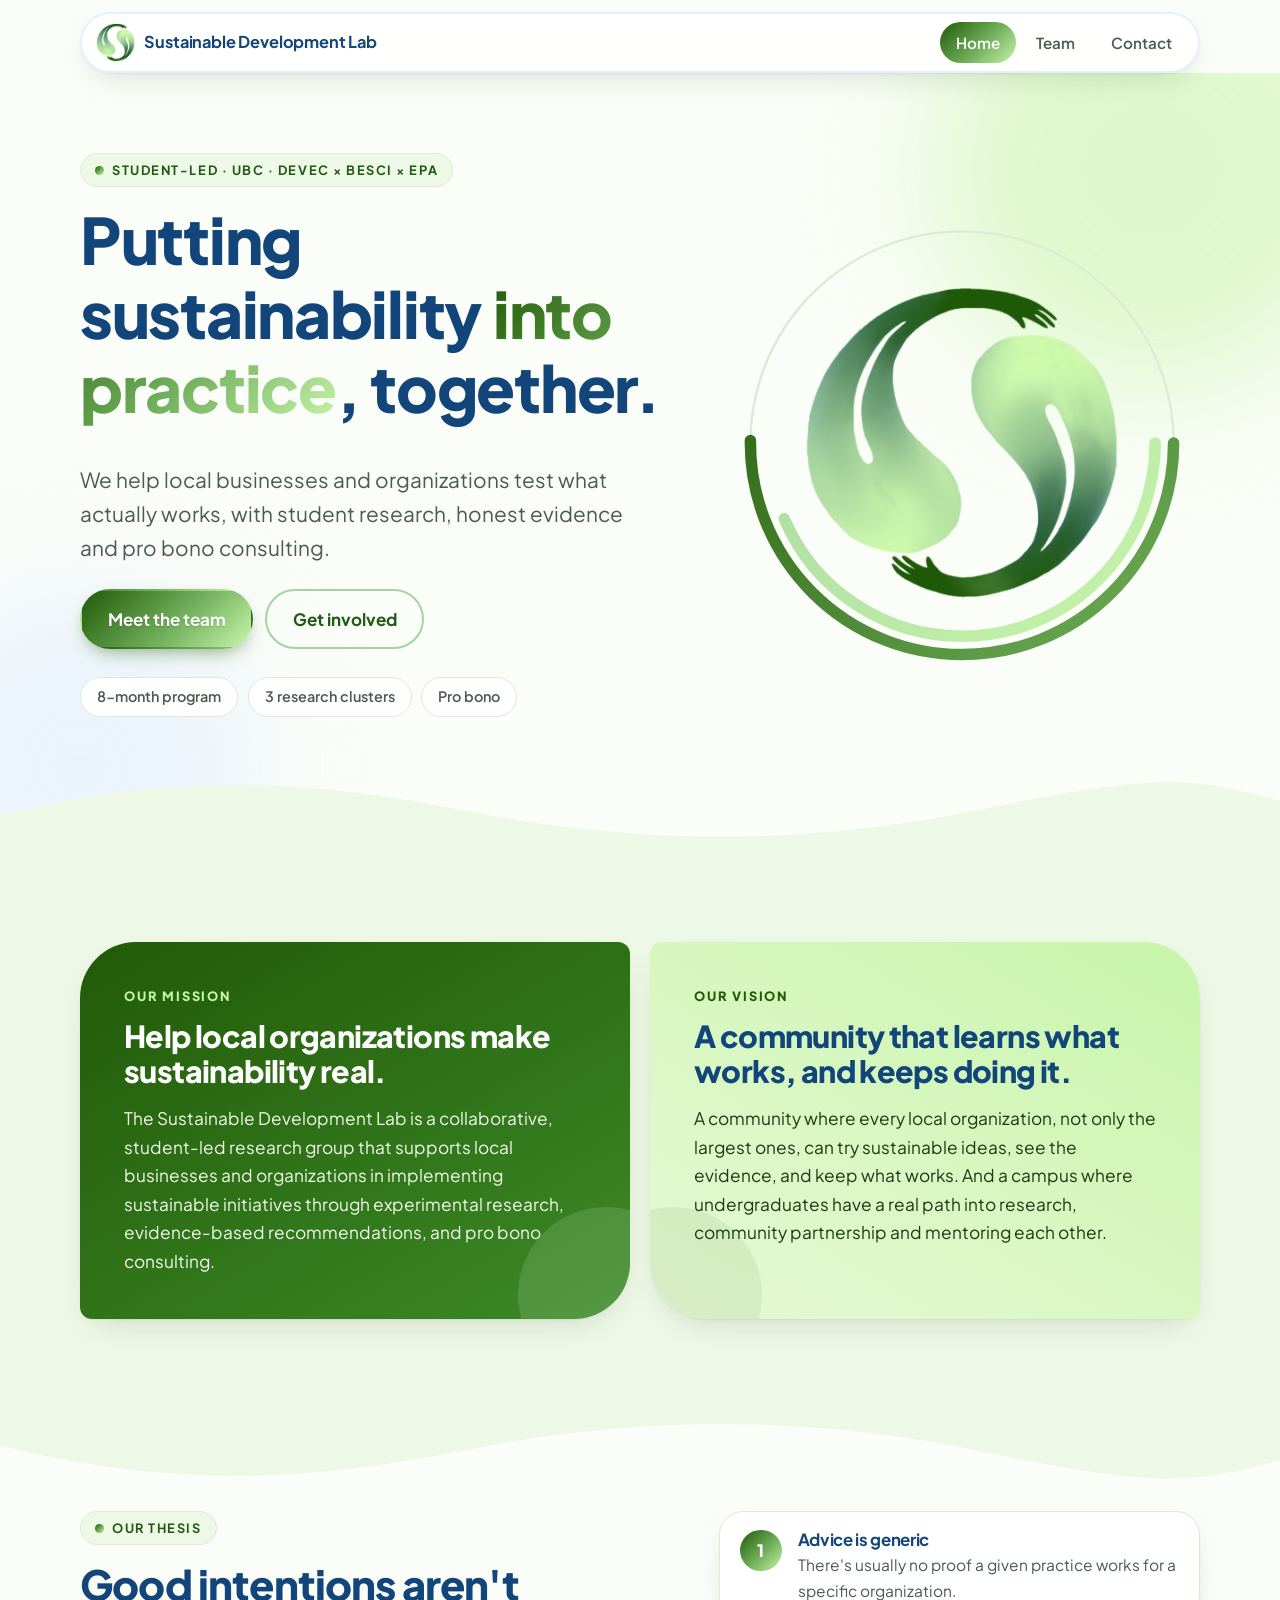
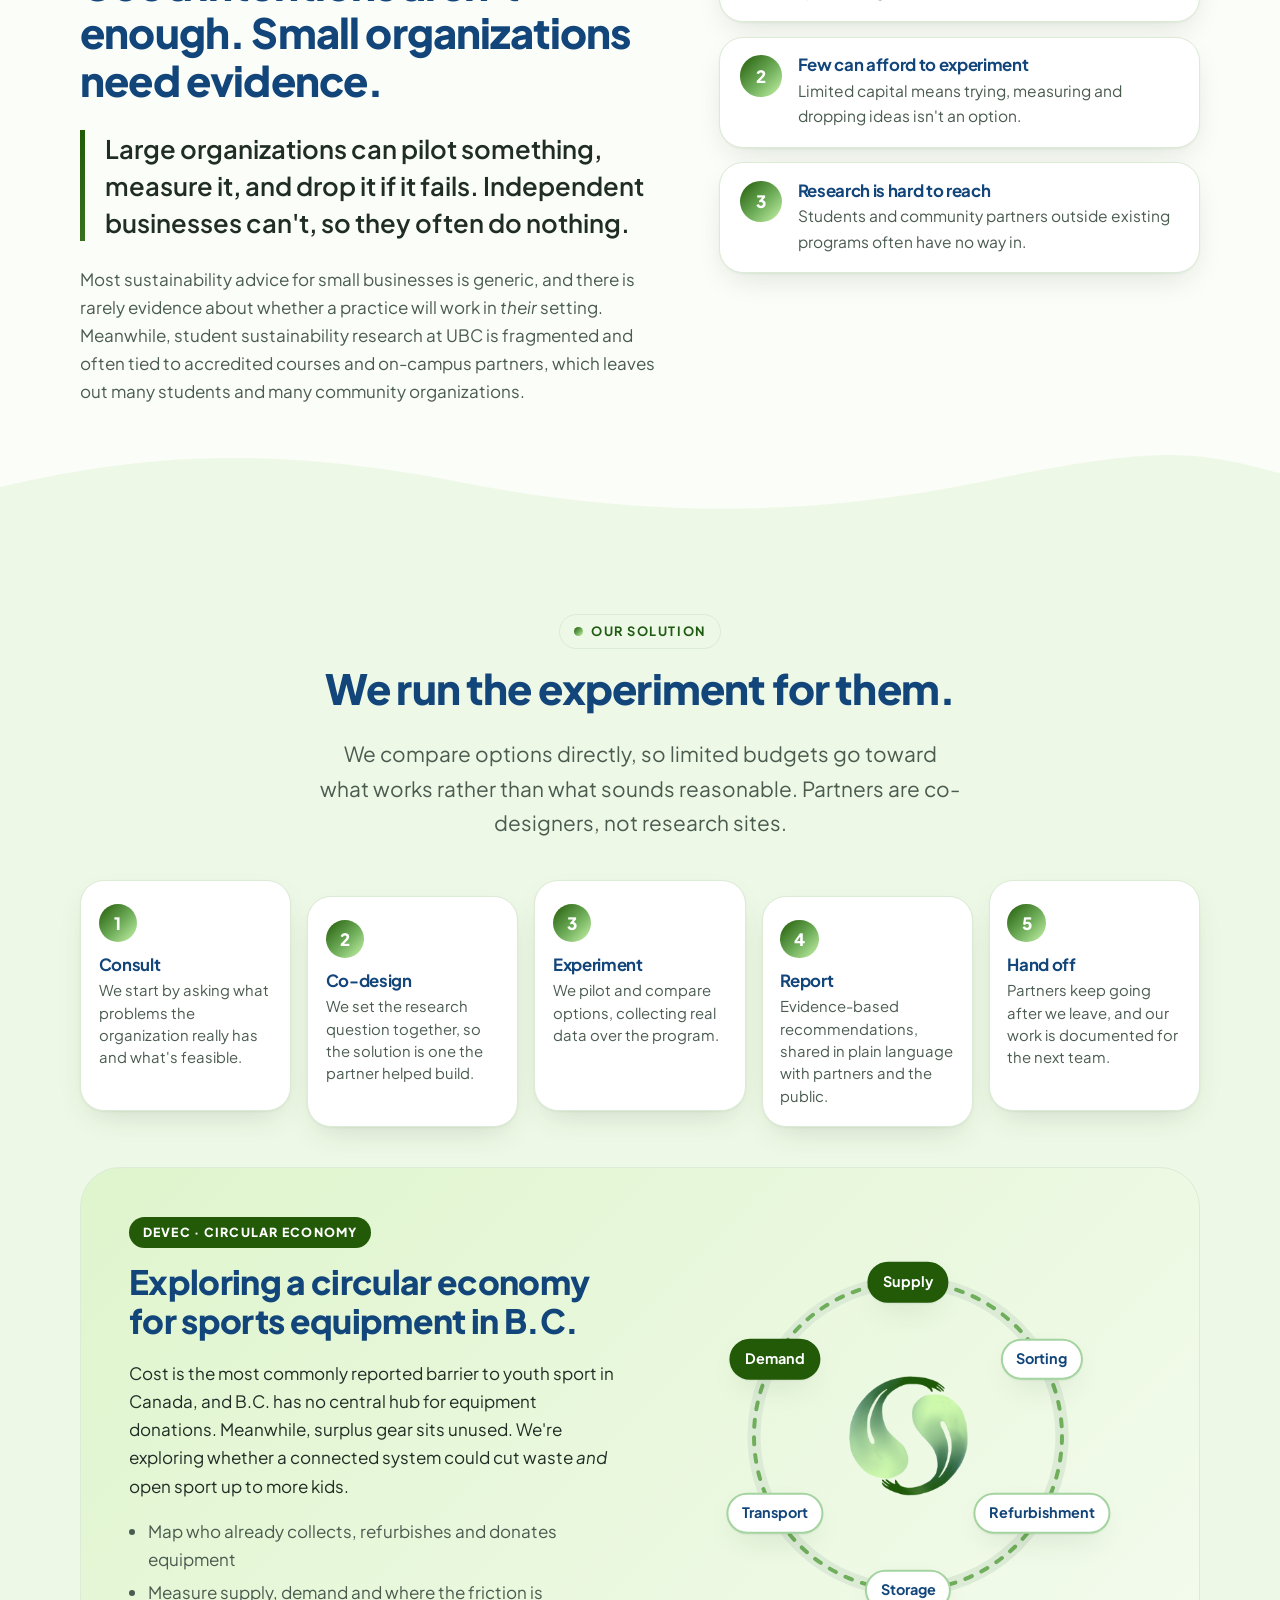
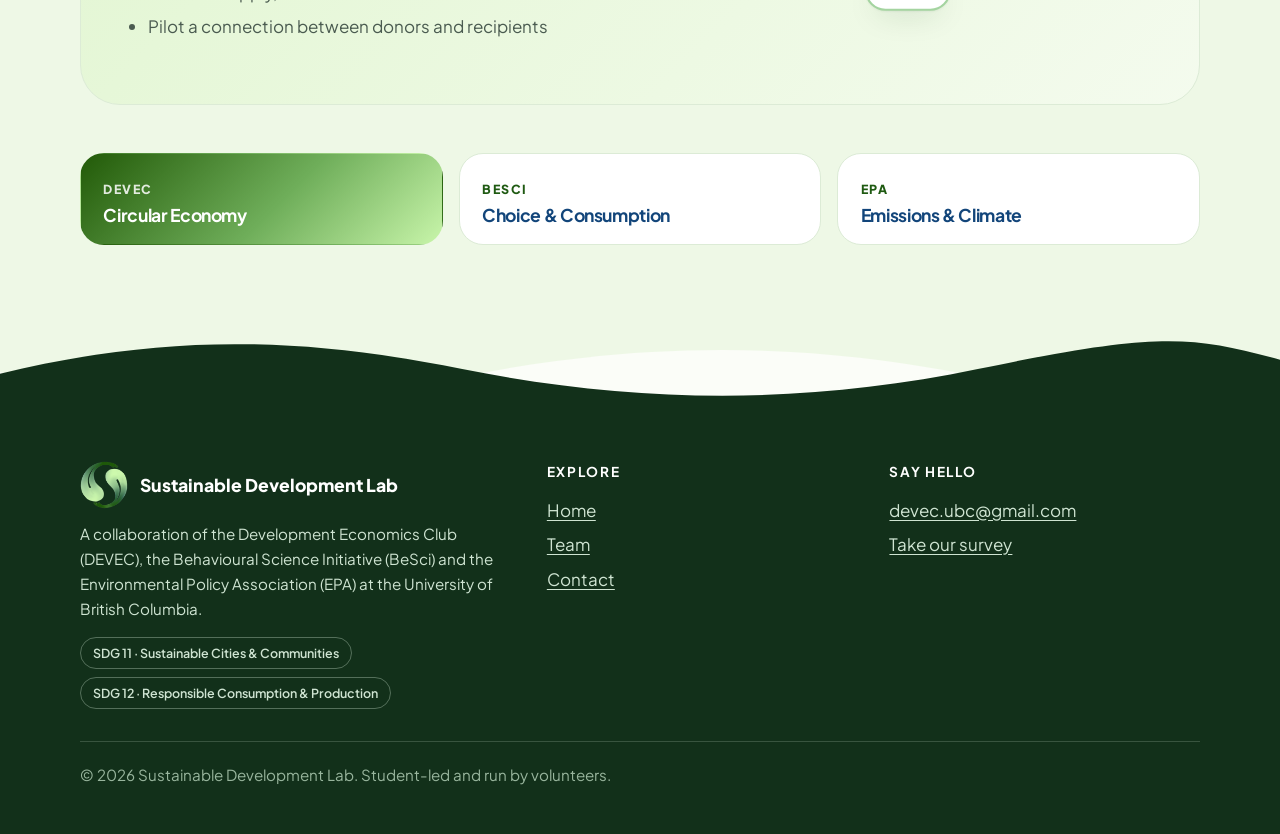
==== index.html @ 7177e848 "Initial Sustainable Development Lab website Co-Authored-By: Claude Sonnet 5.5 <noreply@anthropic.com" ====
<!doctype html>
<html lang="en">
<head>
  <meta charset="utf-8">
  <meta name="viewport" content="width=device-width, initial-scale=1">
  <title>Sustainable Development Lab | DEVEC</title>
  <meta name="description" content="The Sustainable Development Lab is a student-led research group at UBC that helps local organizations put sustainability into practice through experiments, evidence and pro bono consulting.">
  <meta name="theme-color" content="#225a08">
  <link rel="icon" type="image/png" href="assets/favicon.png">
  <link rel="preconnect" href="https://fonts.googleapis.com">
  <link rel="preconnect" href="https://fonts.gstatic.com" crossorigin>
  <link rel="stylesheet" href="https://fonts.googleapis.com/css2?family=Plus+Jakarta+Sans:wght@400;600;700;800&display=swap">
  <link rel="stylesheet" href="css/style.css">
</head>
<body>
  <a class="skip" href="#main">Skip to content</a>

  <header class="site-header">
    <div class="nav-pill">
      <a class="brand" href="index.html" aria-label="Sustainable Development Lab, home">
        <img src="assets/logo.png" alt="" width="40" height="40">
        <span>Sustainable Development Lab</span>
      </a>
      <button class="nav-toggle" type="button" aria-expanded="false" aria-controls="nav-links">Menu</button>
      <nav id="nav-links" class="nav-links" aria-label="Main">
        <a href="index.html" aria-current="page">Home</a>
        <a href="team.html">Team</a>
        <a href="contact.html">Contact</a>
      </nav>
    </div>
  </header>

  <main id="main">

    <!-- HERO -->
    <section class="hero">
      <div class="container hero-grid">
        <div>
          <span class="eyebrow">Student-led · UBC · DEVEC × BeSci × EPA</span>
          <h1>Putting sustainability <span class="accent">into practice</span>, together.</h1>
          <p class="lede">We help local businesses and organizations test what actually works, with student research, honest evidence and pro bono consulting.</p>
          <div class="btn-row">
            <a class="btn btn--primary" href="team.html">Meet the team</a>
            <a class="btn btn--ghost" href="contact.html">Get involved</a>
          </div>
          <ul class="facts" aria-label="Program at a glance">
            <li>8-month program</li>
            <li>3 research clusters</li>
            <li>Pro bono</li>
          </ul>
        </div>

        <div class="hero-art" aria-hidden="true">
          <svg class="rings" viewBox="0 0 200 200" fill="none">
            <defs>
              <linearGradient id="ringDark" x1="0" y1="0" x2="1" y2="1">
                <stop offset="0" stop-color="#225a08"/><stop offset="1" stop-color="#6fae5a"/>
              </linearGradient>
              <linearGradient id="ringLight" x1="1" y1="1" x2="0" y2="0">
                <stop offset="0" stop-color="#c8f5aa"/><stop offset="1" stop-color="#a4d4a0"/>
              </linearGradient>
            </defs>
            <circle cx="100" cy="100" r="92" stroke="var(--line)" stroke-width="1"/>
            <circle class="ring-a" cx="100" cy="100" r="92" stroke="url(#ringDark)" stroke-width="5" stroke-linecap="round" stroke-dasharray="290 289"/>
            <circle class="ring-b" cx="100" cy="100" r="84" stroke="url(#ringLight)" stroke-width="5" stroke-linecap="round" stroke-dasharray="230 298"/>
          </svg>
          <img class="logo" src="assets/logo.png" alt="" width="320" height="320">
        </div>
      </div>
    </section>

    <!-- MISSION + VISION -->
    <section class="section section--alt" id="mission">
      <div class="container">
        <div class="duo">
          <article class="leaf leaf--mission reveal">
            <span class="label">Our mission</span>
            <h2>Help local organizations make sustainability real.</h2>
            <p>The Sustainable Development Lab is a collaborative, student-led research group that supports local businesses and organizations in implementing sustainable initiatives through experimental research, evidence-based recommendations, and pro bono consulting.</p>
          </article>
          <article class="leaf leaf--vision reveal" id="vision">
            <span class="label">Our vision</span>
            <h2>A community that learns what works, and keeps doing it.</h2>
            <p>A community where every local organization, not only the largest ones, can try sustainable ideas, see the evidence, and keep what works. And a campus where undergraduates have a real path into research, community partnership and mentoring each other.</p>
          </article>
        </div>
      </div>
    </section>

    <!-- THESIS -->
    <section class="section" id="thesis">
      <div class="container thesis-grid">
        <div class="reveal">
          <span class="eyebrow">Our thesis</span>
          <h2>Good intentions aren't enough. Small organizations need evidence.</h2>
          <p class="thesis-quote">Large organizations can pilot something, measure it, and drop it if it fails. Independent businesses can't, so they often do nothing.</p>
          <p class="muted">Most sustainability advice for small businesses is generic, and there is rarely evidence about whether a practice will work in <em>their</em> setting. Meanwhile, student sustainability research at UBC is fragmented and often tied to accredited courses and on-campus partners, which leaves out many students and many community organizations.</p>
        </div>
        <ul class="points reveal">
          <li>
            <span class="dot" aria-hidden="true">1</span>
            <div><h3>Advice is generic</h3><p>There's usually no proof a given practice works for a specific organization.</p></div>
          </li>
          <li>
            <span class="dot" aria-hidden="true">2</span>
            <div><h3>Few can afford to experiment</h3><p>Limited capital means trying, measuring and dropping ideas isn't an option.</p></div>
          </li>
          <li>
            <span class="dot" aria-hidden="true">3</span>
            <div><h3>Research is hard to reach</h3><p>Students and community partners outside existing programs often have no way in.</p></div>
          </li>
        </ul>
      </div>
    </section>

    <!-- SOLUTION -->
    <section class="section section--alt" id="solution">
      <div class="container">
        <div class="section-head center reveal">
          <span class="eyebrow">Our solution</span>
          <h2>We run the experiment for them.</h2>
          <p class="lede">We compare options directly, so limited budgets go toward what works rather than what sounds reasonable. Partners are co-designers, not research sites.</p>
        </div>

        <ol class="steps">
          <li class="reveal"><h3>Consult</h3><p>We start by asking what problems the organization really has and what's feasible.</p></li>
          <li class="reveal"><h3>Co-design</h3><p>We set the research question together, so the solution is one the partner helped build.</p></li>
          <li class="reveal"><h3>Experiment</h3><p>We pilot and compare options, collecting real data over the program.</p></li>
          <li class="reveal"><h3>Report</h3><p>Evidence-based recommendations, shared in plain language with partners and the public.</p></li>
          <li class="reveal"><h3>Hand off</h3><p>Partners keep going after we leave, and our work is documented for the next team.</p></li>
        </ol>

        <div class="feature reveal">
          <div>
            <span class="tag">DEVEC · Circular Economy</span>
            <h2 style="font-size:clamp(1.5rem,3vw,2.1rem)">Exploring a circular economy for sports equipment in B.C.</h2>
            <p>Cost is the most commonly reported barrier to youth sport in Canada, and B.C. has no central hub for equipment donations. Meanwhile, surplus gear sits unused. We're exploring whether a connected system could cut waste <em>and</em> open sport up to more kids.</p>
            <ul class="feature-list">
              <li>Map who already collects, refurbishes and donates equipment</li>
              <li>Measure supply, demand and where the friction is</li>
              <li>Pilot a connection between donors and recipients</li>
            </ul>
          </div>

          <div class="loop" role="img" aria-label="Loop diagram: supply, sorting, refurbishment, storage, transport, demand, and back to supply">
            <svg viewBox="0 0 100 100" fill="none" aria-hidden="true">
              <circle cx="50" cy="50" r="35" stroke="var(--line)" stroke-width="3"/>
              <circle class="flow" cx="50" cy="50" r="35" stroke="var(--leaf)" stroke-width="0.9" stroke-linecap="round" stroke-dasharray="1.6 2.4"/>
            </svg>
            <img class="center-logo" src="assets/logo.png" alt="" width="120" height="120">
            <span class="node supply" style="left:50%;top:15%">Supply</span>
            <span class="node" style="left:80.3%;top:32.5%">Sorting</span>
            <span class="node" style="left:80.3%;top:67.5%">Refurbishment</span>
            <span class="node" style="left:50%;top:85%">Storage</span>
            <span class="node" style="left:19.7%;top:67.5%">Transport</span>
            <span class="node demand" style="left:19.7%;top:32.5%">Demand</span>
          </div>
        </div>

        <div class="clusters reveal" aria-label="The three SDL research clusters">
          <div class="cluster cluster--us"><span class="by">DEVEC</span><h3>Circular Economy</h3></div>
          <div class="cluster"><span class="by">BeSci</span><h3>Choice &amp; Consumption</h3></div>
          <div class="cluster"><span class="by">EPA</span><h3>Emissions &amp; Climate</h3></div>
        </div>
      </div>
    </section>

  </main>

  <footer class="site-footer">
    <div class="container">
      <div class="footer-grid">
        <div>
          <div class="footer-brand"><img src="assets/logo.png" alt="" width="48" height="48"> Sustainable Development Lab</div>
          <p>A collaboration of the Development Economics Club (DEVEC), the Behavioural Science Initiative (BeSci) and the Environmental Policy Association (EPA) at the University of British Columbia.</p>
          <div class="chips"><span>SDG 11 · Sustainable Cities &amp; Communities</span><span>SDG 12 · Responsible Consumption &amp; Production</span></div>
        </div>
        <div>
          <h4>Explore</h4>
          <ul>
            <li><a href="index.html">Home</a></li>
            <li><a href="team.html">Team</a></li>
            <li><a href="contact.html">Contact</a></li>
          </ul>
        </div>
        <div>
          <h4>Say hello</h4>
          <ul>
            <li><a href="mailto:devec.ubc@gmail.com">devec.ubc@gmail.com</a></li>
            <li><a href="contact.html">Take our survey</a></li>
          </ul>
        </div>
      </div>
      <p class="legal">© <span id="year">2026</span> Sustainable Development Lab. Student-led and run by volunteers.</p>
    </div>
  </footer>

  <script src="js/main.js"></script>
</body>
</html>
---- css/style.css ----
/* ==========================================================================
   Sustainable Development Lab — site styles
   Motifs borrowed from the logo: the S-curve embrace, the dark→mint gradient,
   the circle, and the pill shape from the project-document title bar.
   ========================================================================== */

:root {
  --forest: #225a08;
  --forest-2: #2f7a14;
  --leaf: #6fae5a;
  --sage: #a4d4a0;
  --mint: #c8f5aa;
  --navy: #12457a;
  --sky: #e4f0ff;

  --bg: #fbfdf8;
  --bg-alt: #eef8e6;
  --surface: #ffffff;
  --ink: #1f2d25;
  --ink-soft: #4a5b50;
  --heading: var(--navy);
  --line: #dcebd6;
  --accent-text: #1f5a12;

  --grad: linear-gradient(135deg, var(--forest) 0%, var(--leaf) 55%, var(--mint) 100%);
  --grad-soft: linear-gradient(135deg, #dff5cd 0%, #f4fbee 100%);

  --radius: 1.5rem;
  --radius-leaf: 3.5rem 0.75rem 3.5rem 0.75rem;
  --radius-leaf-flip: 0.75rem 3.5rem 0.75rem 3.5rem;
  --shadow: 0 1px 2px rgba(20, 50, 20, 0.05), 0 12px 32px -12px rgba(20, 60, 20, 0.18);
  --maxw: 1120px;
  --gutter: clamp(1rem, 4vw, 2rem);

  --font: "Plus Jakarta Sans", ui-sans-serif, system-ui, -apple-system, "Segoe UI", Roboto, "Helvetica Neue", Arial, sans-serif;
}

@media (prefers-color-scheme: dark) {
  :root {
    --bg: #0e1a13;
    --bg-alt: #13241a;
    --surface: #172a1f;
    --ink: #e6f1e8;
    --ink-soft: #a9bdb0;
    --heading: #a9cdf5;
    --line: #25402e;
    --accent-text: #b4eb94;
    --grad-soft: linear-gradient(135deg, #1b3324 0%, #142319 100%);
    --shadow: 0 1px 2px rgba(0, 0, 0, 0.3), 0 12px 32px -12px rgba(0, 0, 0, 0.6);
  }
}

/* ---------- base ---------- */
*, *::before, *::after { box-sizing: border-box; }
html { scroll-behavior: smooth; -webkit-text-size-adjust: 100%; }
body {
  margin: 0;
  font-family: var(--font);
  font-size: 1.0625rem;
  line-height: 1.65;
  color: var(--ink);
  background: var(--bg);
  overflow-x: hidden;
}
img, svg { max-width: 100%; display: block; }
a { color: inherit; }
h1, h2, h3 { color: var(--heading); line-height: 1.15; letter-spacing: -0.02em; margin: 0 0 0.6em; }
h1 { font-size: clamp(2.4rem, 6vw, 4rem); font-weight: 800; }
h2 { font-size: clamp(1.8rem, 4vw, 2.6rem); font-weight: 800; }
h3 { font-size: 1.25rem; font-weight: 700; }
p { margin: 0 0 1em; }
:focus-visible { outline: 3px solid var(--leaf); outline-offset: 3px; border-radius: 0.5rem; }

.container { width: min(100% - 2 * var(--gutter), var(--maxw)); margin-inline: auto; }
.skip { position: absolute; left: -999px; top: 0.5rem; background: var(--forest); color: #fff; padding: 0.6rem 1rem; border-radius: 999px; z-index: 100; }
.skip:focus { left: 0.75rem; }

.eyebrow {
  display: inline-flex; align-items: center; gap: 0.5rem;
  font-size: 0.8rem; font-weight: 700; letter-spacing: 0.12em; text-transform: uppercase;
  color: var(--accent-text);
  padding: 0.35rem 0.9rem; border-radius: 999px;
  background: var(--bg-alt); border: 1px solid var(--line);
  margin-bottom: 1rem;
}
.eyebrow::before { content: ""; width: 0.55rem; height: 0.55rem; border-radius: 50%; background: var(--grad); }
.lede { font-size: clamp(1.1rem, 2vw, 1.3rem); color: var(--ink-soft); max-width: 46ch; }

/* ---------- header (pill nav, echoing the document title bar) ---------- */
.site-header { position: sticky; top: 0; z-index: 50; padding: 0.75rem var(--gutter) 0; pointer-events: none; }
.nav-pill {
  pointer-events: auto; position: relative;
  max-width: var(--maxw); margin-inline: auto;
  display: flex; align-items: center; justify-content: space-between; gap: 1rem;
  padding: 0.5rem 0.6rem 0.5rem 0.9rem;
  background: color-mix(in srgb, var(--surface) 82%, transparent);
  -webkit-backdrop-filter: blur(14px); backdrop-filter: blur(14px);
  border: 2px solid var(--sky);
  border-radius: 999px;
  box-shadow: var(--shadow);
}
@media (prefers-color-scheme: dark) { .nav-pill { border-color: var(--line); } }
.brand { display: flex; align-items: center; gap: 0.6rem; text-decoration: none; font-weight: 700; color: var(--heading); min-width: 0; }
.brand img { width: 2.4rem; height: 2.4rem; flex: none; }
.brand span { font-size: 1.02rem; letter-spacing: -0.01em; white-space: nowrap; overflow: hidden; text-overflow: ellipsis; }
.nav-links { display: flex; align-items: center; gap: 0.25rem; }
.nav-links a {
  text-decoration: none; font-weight: 600; font-size: 0.95rem;
  padding: 0.5rem 1rem; border-radius: 999px; color: var(--ink-soft);
  transition: background 0.2s, color 0.2s;
}
.nav-links a:hover { background: var(--bg-alt); color: var(--ink); }
.nav-links a[aria-current="page"] { background: var(--grad); color: #fff; }
.nav-toggle {
  display: none; font: inherit; font-weight: 600; font-size: 0.9rem; cursor: pointer;
  border: 1px solid var(--line); background: var(--bg-alt); color: var(--ink);
  padding: 0.5rem 1rem; border-radius: 999px;
}
@media (max-width: 720px) {
  .nav-toggle { display: inline-block; }
  .nav-links {
    position: absolute; left: 0; right: 0; top: calc(100% + 0.5rem);
    flex-direction: column; align-items: stretch; gap: 0.25rem; padding: 0.75rem;
    background: var(--surface); border: 2px solid var(--sky); border-radius: 1.5rem; box-shadow: var(--shadow);
    pointer-events: auto; display: none;
  }
  .nav-links.is-open { display: flex; }
  .nav-links a { text-align: center; padding: 0.8rem 1rem; }
  .brand span { font-size: 0.92rem; }
}
@media (max-width: 380px) { .brand span { display: none; } }

/* ---------- buttons ---------- */
.btn {
  display: inline-flex; align-items: center; gap: 0.5rem; justify-content: center;
  font: inherit; font-weight: 700; text-decoration: none; cursor: pointer;
  padding: 0.85rem 1.6rem; border-radius: 999px; border: 2px solid transparent;
  transition: transform 0.2s, box-shadow 0.2s, background 0.2s;
}
.btn--primary { background: var(--grad); color: #fff; box-shadow: 0 8px 20px -8px rgba(34, 90, 8, 0.6); text-shadow: 0 1px 1px rgba(0,0,0,0.18); }
.btn--primary:hover { transform: translateY(-2px); box-shadow: 0 12px 24px -8px rgba(34, 90, 8, 0.65); }
.btn--ghost { border-color: var(--sage); color: var(--accent-text); background: transparent; }
.btn--ghost:hover { background: var(--bg-alt); transform: translateY(-2px); }
.btn[aria-disabled="true"] { opacity: 0.7; cursor: not-allowed; pointer-events: none; }
.btn-row { display: flex; flex-wrap: wrap; gap: 0.75rem; margin-top: 1.5rem; }

/* ---------- hero ---------- */
.hero { position: relative; padding: clamp(2.5rem, 7vw, 5rem) 0 clamp(4rem, 9vw, 7rem); overflow: hidden; }
.hero::before, .hero::after { content: ""; position: absolute; border-radius: 50%; filter: blur(60px); z-index: 0; pointer-events: none; }
.hero::before { width: 28rem; height: 28rem; background: var(--mint); opacity: 0.55; top: -8rem; right: -6rem; }
.hero::after { width: 22rem; height: 22rem; background: var(--sky); opacity: 0.7; bottom: -6rem; left: -6rem; }
@media (prefers-color-scheme: dark) { .hero::before { opacity: 0.12; } .hero::after { opacity: 0.1; } }
.hero-grid { position: relative; z-index: 1; display: grid; grid-template-columns: 1.1fr 0.9fr; gap: clamp(1.5rem, 5vw, 4rem); align-items: center; }
.hero h1 .accent { background: var(--grad); -webkit-background-clip: text; background-clip: text; color: transparent; }
.hero-art { position: relative; aspect-ratio: 1; width: min(100%, 460px); margin-inline: auto; }
.hero-art .logo { position: absolute; inset: 15%; width: 70%; height: 70%; animation: float 8s ease-in-out infinite; }
.hero-art svg.rings { position: absolute; inset: 0; width: 100%; height: 100%; }
.ring-a { transform-origin: 100px 100px; animation: spin 40s linear infinite; }
.ring-b { transform-origin: 100px 100px; animation: spin 56s linear infinite reverse; }
@media (prefers-color-scheme: dark) {
  /* the logo's dark-green arm needs a gentle light halo on dark backgrounds */
  .hero-art::before { content: ""; position: absolute; inset: 18%; border-radius: 50%; background: radial-gradient(circle, rgba(200, 245, 170, 0.28) 0%, rgba(200, 245, 170, 0) 70%); }
  .hero-art .logo, .loop .center-logo, .brand img, .footer-brand img { filter: drop-shadow(0 0 10px rgba(200, 245, 170, 0.3)); }
}
.facts { display: flex; flex-wrap: wrap; gap: 0.6rem; margin-top: 1.75rem; padding: 0; list-style: none; }
.facts li { padding: 0.45rem 1rem; border-radius: 999px; background: var(--surface); border: 1px solid var(--line); font-size: 0.9rem; font-weight: 600; color: var(--ink-soft); }
@media (max-width: 820px) {
  .hero-grid { grid-template-columns: 1fr; }
  .hero-art { order: -1; width: min(70%, 300px); }
}
@keyframes spin { to { transform: rotate(360deg); } }
@keyframes float { 50% { transform: translateY(-10px) rotate(2deg); } }

/* ---------- sections & S-curve dividers ---------- */
.section { position: relative; padding: clamp(3.5rem, 8vw, 6rem) 0; }
.section--alt { background: var(--bg-alt); }
.section--alt::before, .section--alt::after {
  content: ""; position: absolute; left: 0; right: 0; height: clamp(40px, 6vw, 90px);
  background: var(--bg-alt); pointer-events: none;
  -webkit-mask: url("data:image/svg+xml,%3Csvg xmlns='http://www.w3.org/2000/svg' viewBox='0 0 1440 100' preserveAspectRatio='none'%3E%3Cpath d='M0 100V58C180 8 330 8 520 52S900 100 1100 52 1340 8 1440 40V100Z'/%3E%3C/svg%3E") center / 100% 100% no-repeat;
          mask: url("data:image/svg+xml,%3Csvg xmlns='http://www.w3.org/2000/svg' viewBox='0 0 1440 100' preserveAspectRatio='none'%3E%3Cpath d='M0 100V58C180 8 330 8 520 52S900 100 1100 52 1340 8 1440 40V100Z'/%3E%3C/svg%3E") center / 100% 100% no-repeat;
}
.section--alt::before { top: calc(-1 * clamp(40px, 6vw, 90px) + 1px); }
.section--alt::after { bottom: calc(-1 * clamp(40px, 6vw, 90px) + 1px); transform: scaleY(-1); }
.section-head { max-width: 40rem; margin-bottom: 2.5rem; }
.section-head.center { margin-inline: auto; text-align: center; }
.section-head.center .lede { margin-inline: auto; }

/* ---------- mission & vision: two interlocking leaf shapes ---------- */
.duo { display: grid; grid-template-columns: 1fr 1fr; gap: 1.25rem; }
.leaf {
  padding: clamp(1.75rem, 4vw, 2.75rem); position: relative; overflow: hidden;
  box-shadow: var(--shadow);
}
.leaf p:last-child { margin-bottom: 0; }
.leaf--mission { background: linear-gradient(150deg, var(--forest) 0%, #3c8a28 100%); color: #f1fbe9; border-radius: var(--radius-leaf); }
.leaf--mission h2 { color: #fff; }
.leaf--mission .label { color: var(--mint); }
.leaf--vision { background: linear-gradient(210deg, var(--mint) 0%, #e6f9d6 100%); color: #1d3b13; border-radius: var(--radius-leaf-flip); }
.leaf--vision h2 { color: #12457a; }
.leaf--vision .label { color: var(--forest); }
.leaf .label { font-size: 0.8rem; font-weight: 800; letter-spacing: 0.14em; text-transform: uppercase; display: block; margin-bottom: 0.75rem; }
.leaf h2 { font-size: clamp(1.4rem, 3vw, 1.9rem); margin-bottom: 0.5em; }
.leaf p { font-size: 1.08rem; }
.leaf::after { content: ""; position: absolute; width: 11rem; height: 11rem; border-radius: 50%; right: -4rem; bottom: -4rem; background: rgba(255, 255, 255, 0.12); }
.leaf--vision::after { background: rgba(34, 90, 8, 0.07); left: -4rem; right: auto; }
@media (max-width: 760px) { .duo { grid-template-columns: 1fr; } }

/* ---------- thesis ---------- */
.thesis-grid { display: grid; grid-template-columns: 1.1fr 0.9fr; gap: clamp(1.5rem, 4vw, 3.5rem); align-items: start; }
.thesis-quote { font-size: clamp(1.25rem, 2.4vw, 1.6rem); line-height: 1.45; font-weight: 600; color: var(--ink); border-left: 5px solid; border-image: var(--grad) 1; padding-left: 1.25rem; margin: 0 0 1.5rem; }
.points { display: grid; gap: 0.9rem; padding: 0; margin: 0; list-style: none; }
.points li { display: grid; grid-template-columns: auto 1fr; gap: 1rem; align-items: start; background: var(--surface); border: 1px solid var(--line); border-radius: var(--radius); padding: 1.1rem 1.25rem; box-shadow: var(--shadow); }
.points .dot { width: 2.6rem; height: 2.6rem; border-radius: 50%; background: var(--grad); color: #fff; display: grid; place-items: center; font-weight: 800; }
.points h3 { font-size: 1.05rem; margin-bottom: 0.2em; }
.points p { margin: 0; font-size: 0.97rem; color: var(--ink-soft); }
@media (max-width: 860px) { .thesis-grid { grid-template-columns: 1fr; } }

/* ---------- solution: method steps ---------- */
.steps { display: grid; grid-template-columns: repeat(5, 1fr); gap: 1rem; padding: 0; margin: 0 0 3.5rem; list-style: none; counter-reset: step; }
.steps li { position: relative; background: var(--surface); border: 1px solid var(--line); border-radius: var(--radius); padding: 1.4rem 1.1rem 1.2rem; box-shadow: var(--shadow); counter-increment: step; }
.steps li::before { content: counter(step); display: grid; place-items: center; width: 2.4rem; height: 2.4rem; border-radius: 50%; background: var(--grad); color: #fff; font-weight: 800; margin-bottom: 0.8rem; }
.steps li:nth-child(even) { transform: translateY(1rem); }
.steps h3 { font-size: 1.05rem; margin-bottom: 0.3em; }
.steps p { margin: 0; font-size: 0.93rem; color: var(--ink-soft); line-height: 1.5; }
@media (max-width: 960px) { .steps { grid-template-columns: 1fr 1fr; } .steps li:nth-child(even) { transform: none; } }
@media (max-width: 540px) { .steps { grid-template-columns: 1fr; } }

/* ---------- solution: circular-economy loop ---------- */
.feature { display: grid; grid-template-columns: 1fr 1fr; gap: clamp(1.5rem, 4vw, 3.5rem); align-items: center; background: var(--grad-soft); border: 1px solid var(--line); border-radius: 2.5rem; padding: clamp(1.5rem, 4vw, 3rem); }
.feature .tag { display: inline-block; font-size: 0.78rem; font-weight: 800; letter-spacing: 0.1em; text-transform: uppercase; color: #fff; background: var(--forest); padding: 0.3rem 0.85rem; border-radius: 999px; margin-bottom: 0.9rem; }
.feature-list { margin: 0 0 1rem; padding-left: 1.2rem; color: var(--ink-soft); }
.feature-list li { margin-bottom: 0.35rem; }
.loop { position: relative; aspect-ratio: 1; width: min(100%, 440px); margin-inline: auto; }
.loop svg { position: absolute; inset: 0; width: 100%; height: 100%; }
.loop .flow { animation: flow 3s linear infinite; }
.loop .center-logo { position: absolute; inset: 36%; width: 28%; height: 28%; animation: float 8s ease-in-out infinite; }
.loop .node {
  position: absolute; transform: translate(-50%, -50%);
  background: var(--surface); border: 2px solid var(--sage); color: var(--heading);
  font-weight: 700; font-size: clamp(0.7rem, 2.3vw, 0.9rem); padding: 0.4rem 0.85rem; border-radius: 999px;
  box-shadow: var(--shadow); white-space: nowrap;
}
.loop .node.supply, .loop .node.demand { background: var(--forest); border-color: var(--forest); color: #fff; }
@keyframes flow { to { stroke-dashoffset: -4; } }
@media (max-width: 860px) { .feature { grid-template-columns: 1fr; border-radius: 2rem; } }

.clusters { display: grid; grid-template-columns: repeat(3, 1fr); gap: 1rem; margin-top: 3rem; }
.cluster { background: var(--surface); border: 1px solid var(--line); border-radius: var(--radius); padding: 1.2rem 1.4rem; }
.cluster .by { font-size: 0.78rem; font-weight: 800; letter-spacing: 0.12em; text-transform: uppercase; color: var(--accent-text); }
.cluster h3 { margin: 0.2em 0 0; font-size: 1.1rem; }
.cluster--us { background: var(--grad); border-color: transparent; }
.cluster--us .by, .cluster--us h3 { color: #fff; }
.cluster--us .by { opacity: 0.85; }
@media (max-width: 720px) { .clusters { grid-template-columns: 1fr; } }

/* ---------- team ---------- */
.page-hero { padding: clamp(2.5rem, 6vw, 4.5rem) 0 clamp(2rem, 5vw, 3.5rem); text-align: center; position: relative; overflow: hidden; }
.page-hero::before { content: ""; position: absolute; width: 24rem; height: 24rem; border-radius: 50%; background: var(--mint); opacity: 0.45; filter: blur(70px); top: -10rem; left: 50%; transform: translateX(-50%); z-index: 0; }
@media (prefers-color-scheme: dark) { .page-hero::before { opacity: 0.1; } }
.page-hero .container { position: relative; z-index: 1; }
.page-hero .lede { margin-inline: auto; }
.group-title { display: flex; align-items: center; gap: 1rem; margin: 0 0 1.5rem; font-size: 1.3rem; }
.group-title::after { content: ""; flex: 1; height: 2px; background: linear-gradient(90deg, var(--sage), transparent); border-radius: 2px; }
.team-grid { display: grid; gap: 1.5rem; margin-bottom: 3.5rem; }
.team-grid--leads { grid-template-columns: repeat(2, 1fr); }
.team-grid--members { grid-template-columns: repeat(3, 1fr); }
.person { background: var(--surface); border: 1px solid var(--line); border-radius: var(--radius); padding: 1.75rem 1.5rem; text-align: center; box-shadow: var(--shadow); transition: transform 0.25s; }
.person:hover { transform: translateY(-4px); }
.team-grid--leads .person { background: var(--grad-soft); border-radius: 2rem; padding: 2.25rem 2rem; }
.photo { width: 9.5rem; height: 9.5rem; margin: 0 auto 1.1rem; border-radius: 50%; padding: 5px; background: var(--grad); }
.team-grid--leads .photo { width: 11.5rem; height: 11.5rem; padding: 6px; }
.photo img { width: 100%; height: 100%; border-radius: 50%; object-fit: cover; background: var(--bg-alt); border: 4px solid var(--surface); }
.person h3 { margin-bottom: 0.1em; }
.role { display: inline-block; font-size: 0.78rem; font-weight: 800; letter-spacing: 0.1em; text-transform: uppercase; color: var(--accent-text); margin-bottom: 0.8rem; }
.person p { color: var(--ink-soft); font-size: 0.97rem; margin: 0; }
@media (max-width: 900px) { .team-grid--members { grid-template-columns: repeat(2, 1fr); } }
@media (max-width: 600px) { .team-grid--leads, .team-grid--members { grid-template-columns: 1fr; } }

/* ---------- contact ---------- */
.contact-grid { display: grid; grid-template-columns: 1fr 1fr; gap: 1.25rem; }
.card { background: var(--surface); border: 1px solid var(--line); border-radius: var(--radius); padding: clamp(1.5rem, 3vw, 2.25rem); box-shadow: var(--shadow); position: relative; overflow: hidden; }
.card--survey { grid-column: 1 / -1; background: linear-gradient(135deg, var(--forest) 0%, #3c8a28 100%); color: #f1fbe9; border: 0; border-radius: var(--radius-leaf); display: grid; grid-template-columns: 1.4fr 1fr; gap: 1.5rem; align-items: center; }
.card--survey h2 { color: #fff; font-size: clamp(1.5rem, 3vw, 2rem); }
.card--survey .btn--primary { background: #fff; color: var(--forest); text-shadow: none; }
.card--survey .note { font-size: 0.85rem; opacity: 0.85; margin: 0.9rem 0 0; }
.card .icon { width: 3rem; height: 3rem; border-radius: 50%; background: var(--grad); display: grid; place-items: center; margin-bottom: 1rem; color: #fff; }
.card .icon svg { width: 1.4rem; height: 1.4rem; }
.card h3 { margin-bottom: 0.3em; }
.email { font-size: clamp(1.05rem, 2.4vw, 1.3rem); font-weight: 700; color: var(--accent-text); word-break: break-all; text-decoration-thickness: 2px; text-underline-offset: 4px; }
.copy { margin-top: 1rem; }
.phones { display: grid; gap: 0.9rem; margin-top: 0.5rem; }
.phone { display: flex; justify-content: space-between; align-items: center; gap: 1rem; padding: 0.9rem 1.1rem; border-radius: 1rem; background: var(--bg-alt); border: 1px dashed var(--sage); }
.phone .who { font-weight: 700; font-size: 0.95rem; }
.phone .num { font-variant-numeric: tabular-nums; color: var(--ink-soft); }
.muted { color: var(--ink-soft); }
@media (max-width: 760px) { .contact-grid, .card--survey { grid-template-columns: 1fr; } }

/* ---------- footer ---------- */
.site-footer { position: relative; background: #12301a; color: #cfe4d2; padding: 3.5rem 0 2rem; margin-top: 4rem; }
.site-footer::before {
  content: ""; position: absolute; left: 0; right: 0; top: calc(-1 * clamp(40px, 6vw, 90px) + 1px); height: clamp(40px, 6vw, 90px); background: #12301a;
  -webkit-mask: url("data:image/svg+xml,%3Csvg xmlns='http://www.w3.org/2000/svg' viewBox='0 0 1440 100' preserveAspectRatio='none'%3E%3Cpath d='M0 100V58C180 8 330 8 520 52S900 100 1100 52 1340 8 1440 40V100Z'/%3E%3C/svg%3E") center / 100% 100% no-repeat;
          mask: url("data:image/svg+xml,%3Csvg xmlns='http://www.w3.org/2000/svg' viewBox='0 0 1440 100' preserveAspectRatio='none'%3E%3Cpath d='M0 100V58C180 8 330 8 520 52S900 100 1100 52 1340 8 1440 40V100Z'/%3E%3C/svg%3E") center / 100% 100% no-repeat;
}
.footer-grid { display: grid; grid-template-columns: 1.4fr 1fr 1fr; gap: 2rem; }
.footer-brand { display: flex; align-items: center; gap: 0.75rem; font-weight: 800; color: #fff; font-size: 1.1rem; margin-bottom: 0.75rem; }
.footer-brand img { width: 3rem; height: 3rem; }
.site-footer h4 { color: #fff; margin: 0 0 0.75rem; font-size: 0.85rem; letter-spacing: 0.12em; text-transform: uppercase; }
.site-footer a { color: #cfe4d2; text-underline-offset: 3px; }
.site-footer a:hover { color: #fff; }
.site-footer ul { list-style: none; padding: 0; margin: 0; display: grid; gap: 0.4rem; }
.site-footer p { font-size: 0.95rem; }
.chips { display: flex; flex-wrap: wrap; gap: 0.5rem; margin-top: 0.75rem; }
.chips span { font-size: 0.78rem; font-weight: 600; padding: 0.3rem 0.75rem; border-radius: 999px; border: 1px solid rgba(207, 228, 210, 0.35); }
.legal { border-top: 1px solid rgba(207, 228, 210, 0.2); margin-top: 2rem; padding-top: 1.25rem; font-size: 0.85rem; color: #98b59d; }
@media (max-width: 760px) { .footer-grid { grid-template-columns: 1fr; } }

/* ---------- scroll reveal ---------- */
.js .reveal { opacity: 0; transform: translateY(18px); transition: opacity 0.7s ease, transform 0.7s ease; }
.js .reveal.is-in { opacity: 1; transform: none; }
.js .steps li.reveal.is-in:nth-child(even) { transform: translateY(1rem); }
@media (max-width: 960px) { .js .steps li.reveal.is-in:nth-child(even) { transform: none; } }

@media (prefers-reduced-motion: reduce) {
  html { scroll-behavior: auto; }
  *, *::before, *::after { animation: none !important; transition: none !important; }
  .js .reveal { opacity: 1; transform: none; }
}
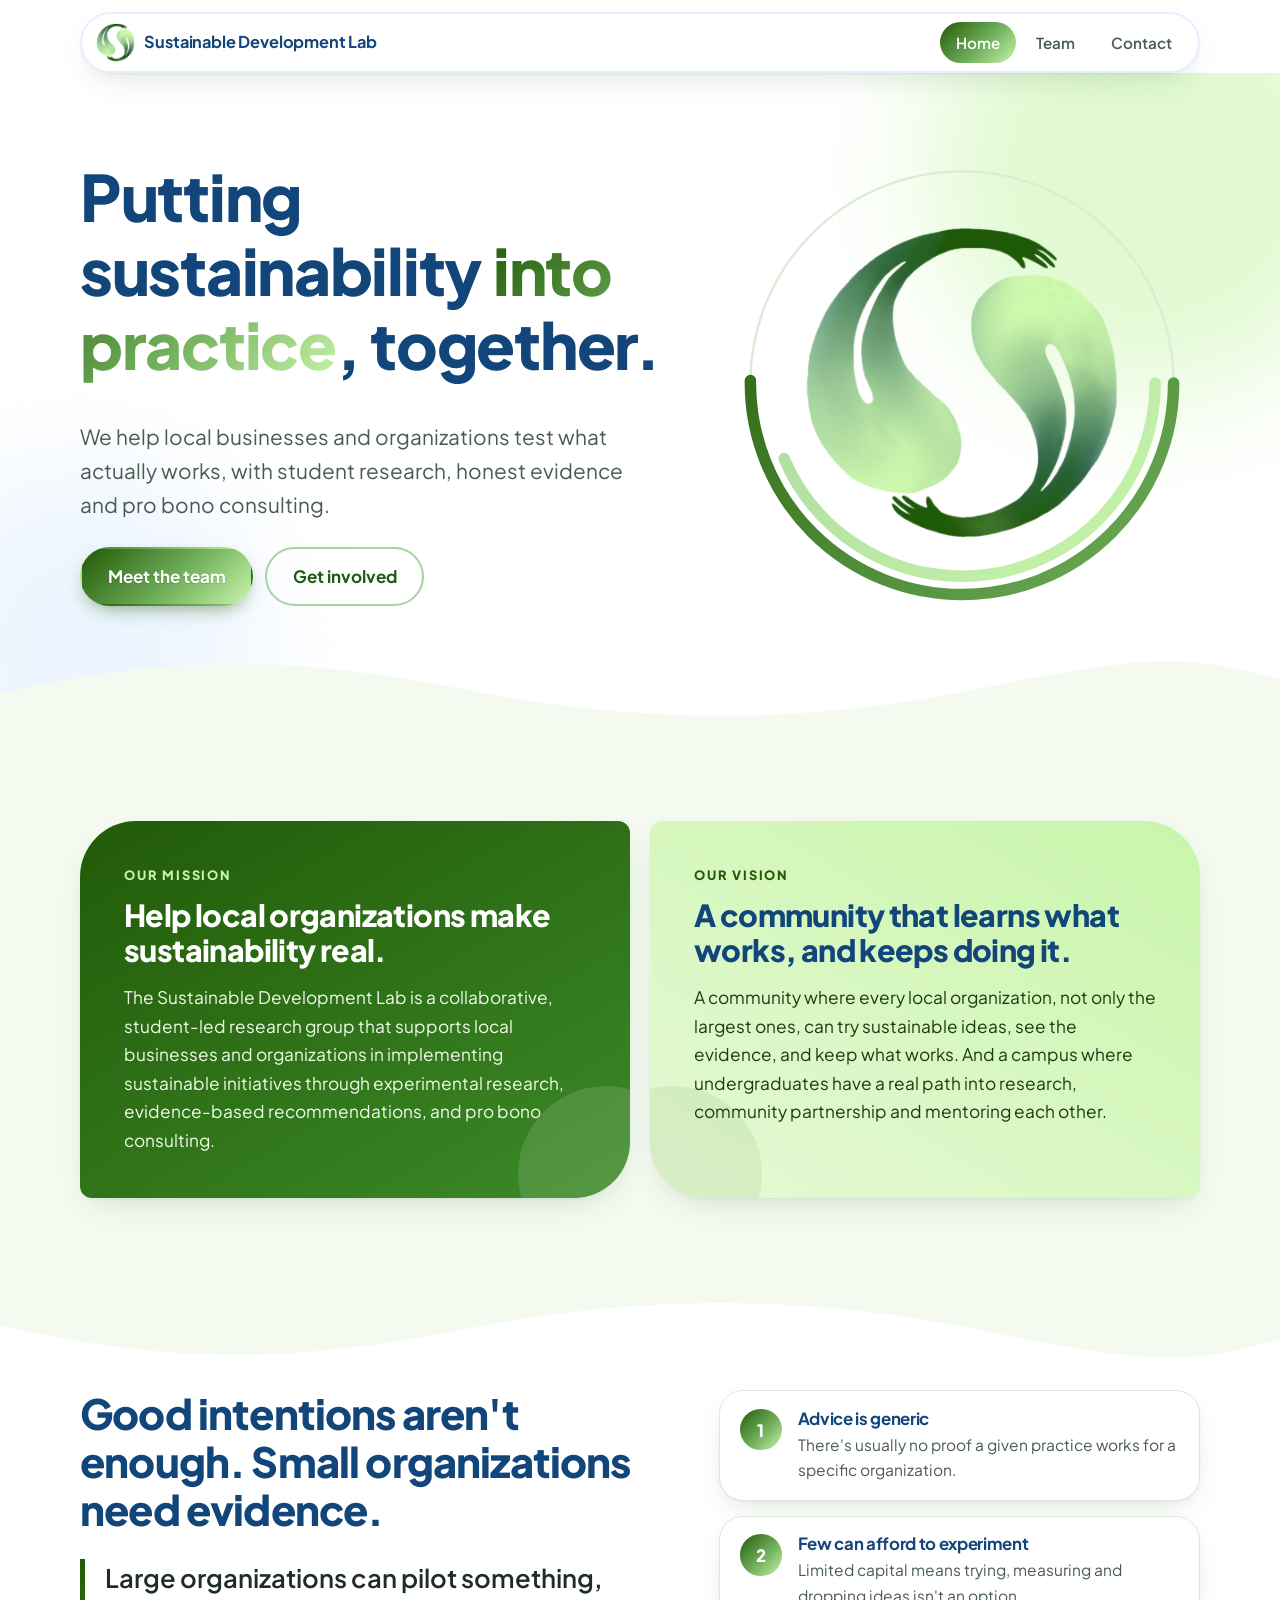
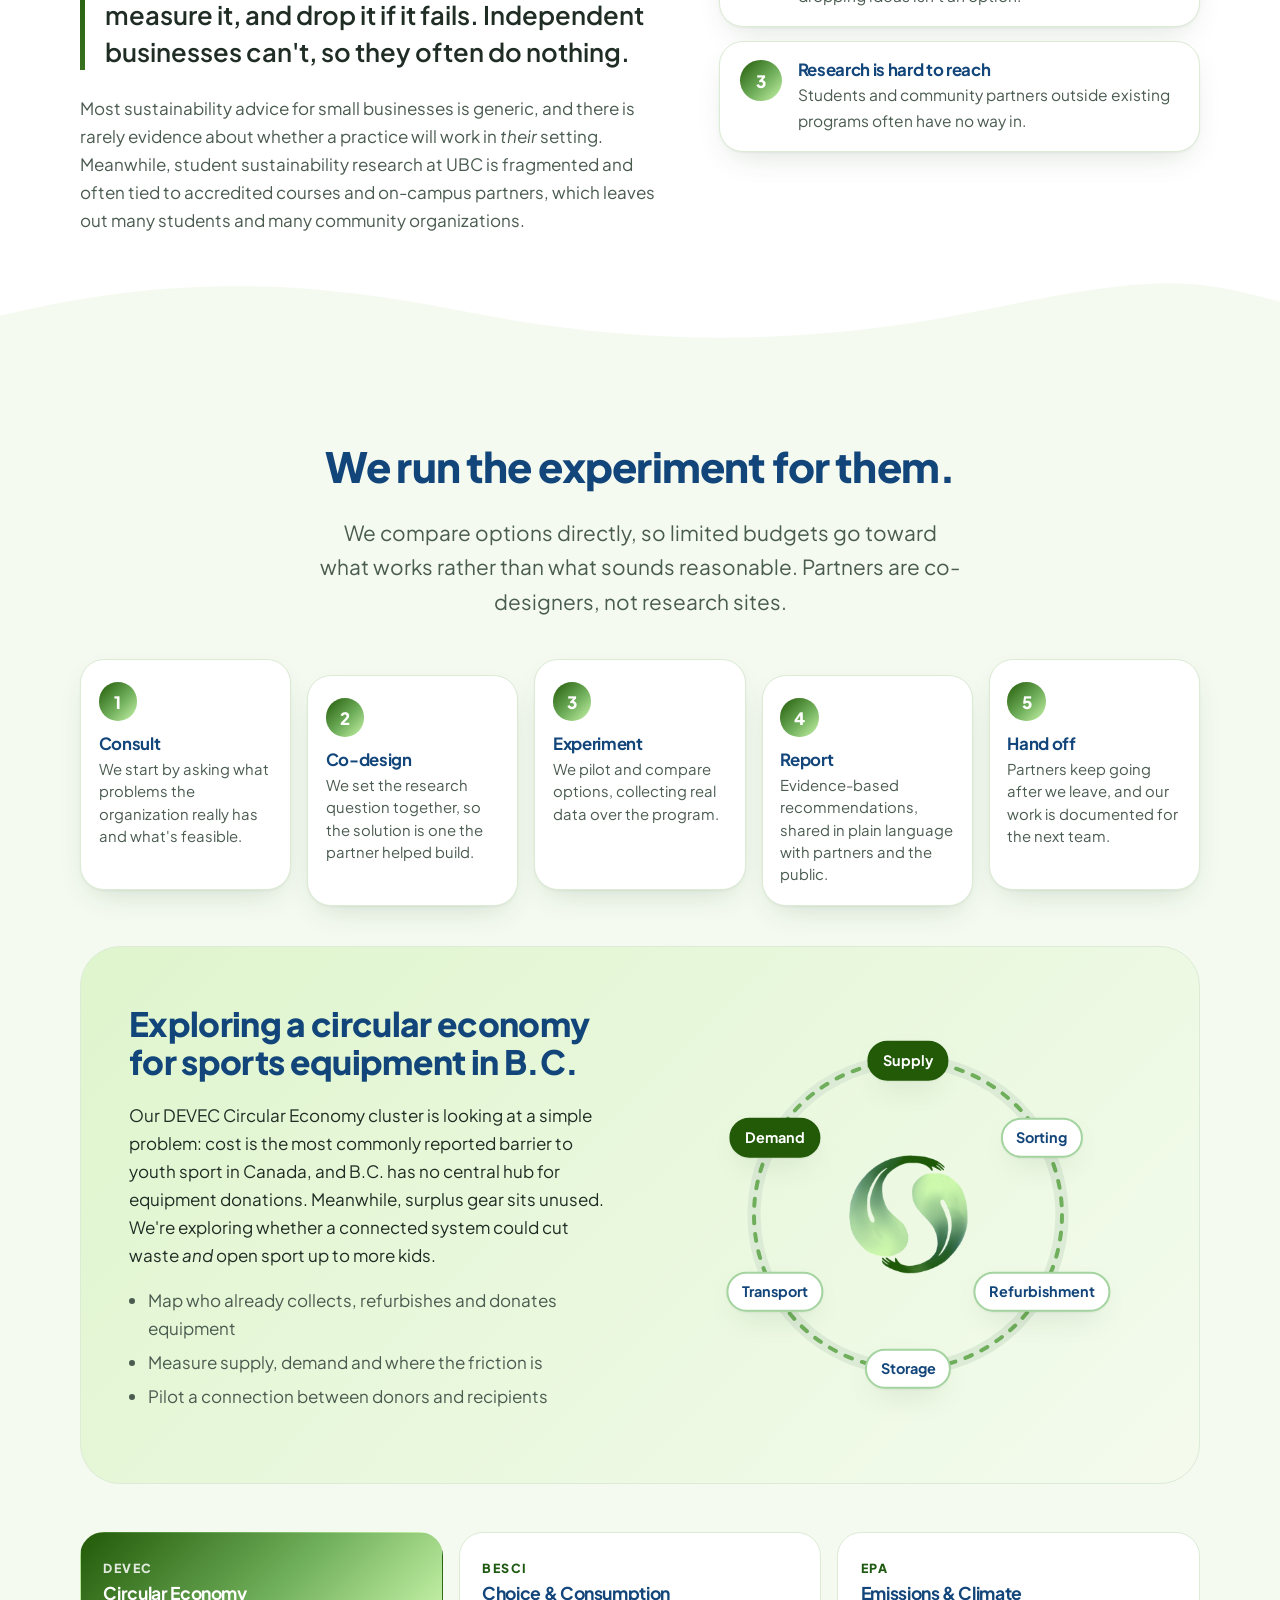
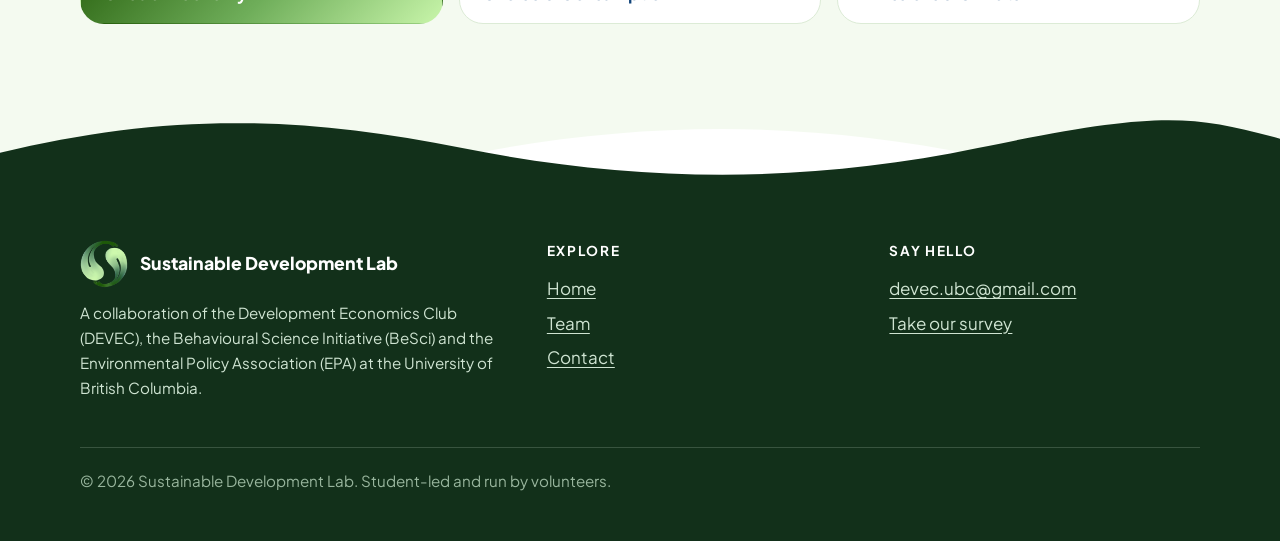
==== commit 95b052d0: "Light-only theme, static hero logo, remove decorative tag bubbles Co-Authored-By: Claude Sonnet 5.5 " ====
--- a/index.html
+++ b/index.html
@@ -5,7 +5,7 @@
   <meta name="viewport" content="width=device-width, initial-scale=1">
   <title>Sustainable Development Lab | DEVEC</title>
   <meta name="description" content="The Sustainable Development Lab is a student-led research group at UBC that helps local organizations put sustainability into practice through experiments, evidence and pro bono consulting.">
-  <meta name="theme-color" content="#225a08">
+  <meta name="theme-color" content="#ffffff">
   <link rel="icon" type="image/png" href="assets/favicon.png">
   <link rel="preconnect" href="https://fonts.googleapis.com">
   <link rel="preconnect" href="https://fonts.gstatic.com" crossorigin>
@@ -36,18 +36,12 @@
     <section class="hero">
       <div class="container hero-grid">
         <div>
-          <span class="eyebrow">Student-led · UBC · DEVEC × BeSci × EPA</span>
           <h1>Putting sustainability <span class="accent">into practice</span>, together.</h1>
           <p class="lede">We help local businesses and organizations test what actually works, with student research, honest evidence and pro bono consulting.</p>
           <div class="btn-row">
             <a class="btn btn--primary" href="team.html">Meet the team</a>
             <a class="btn btn--ghost" href="contact.html">Get involved</a>
           </div>
-          <ul class="facts" aria-label="Program at a glance">
-            <li>8-month program</li>
-            <li>3 research clusters</li>
-            <li>Pro bono</li>
-          </ul>
         </div>
 
         <div class="hero-art" aria-hidden="true">
@@ -61,8 +55,8 @@
               </linearGradient>
             </defs>
             <circle cx="100" cy="100" r="92" stroke="var(--line)" stroke-width="1"/>
-            <circle class="ring-a" cx="100" cy="100" r="92" stroke="url(#ringDark)" stroke-width="5" stroke-linecap="round" stroke-dasharray="290 289"/>
-            <circle class="ring-b" cx="100" cy="100" r="84" stroke="url(#ringLight)" stroke-width="5" stroke-linecap="round" stroke-dasharray="230 298"/>
+            <circle cx="100" cy="100" r="92" stroke="url(#ringDark)" stroke-width="5" stroke-linecap="round" stroke-dasharray="290 289"/>
+            <circle cx="100" cy="100" r="84" stroke="url(#ringLight)" stroke-width="5" stroke-linecap="round" stroke-dasharray="230 298"/>
           </svg>
           <img class="logo" src="assets/logo.png" alt="" width="320" height="320">
         </div>
@@ -91,7 +85,6 @@
     <section class="section" id="thesis">
       <div class="container thesis-grid">
         <div class="reveal">
-          <span class="eyebrow">Our thesis</span>
           <h2>Good intentions aren't enough. Small organizations need evidence.</h2>
           <p class="thesis-quote">Large organizations can pilot something, measure it, and drop it if it fails. Independent businesses can't, so they often do nothing.</p>
           <p class="muted">Most sustainability advice for small businesses is generic, and there is rarely evidence about whether a practice will work in <em>their</em> setting. Meanwhile, student sustainability research at UBC is fragmented and often tied to accredited courses and on-campus partners, which leaves out many students and many community organizations.</p>
@@ -117,7 +110,6 @@
     <section class="section section--alt" id="solution">
       <div class="container">
         <div class="section-head center reveal">
-          <span class="eyebrow">Our solution</span>
           <h2>We run the experiment for them.</h2>
           <p class="lede">We compare options directly, so limited budgets go toward what works rather than what sounds reasonable. Partners are co-designers, not research sites.</p>
         </div>
@@ -132,9 +124,8 @@
 
         <div class="feature reveal">
           <div>
-            <span class="tag">DEVEC · Circular Economy</span>
             <h2 style="font-size:clamp(1.5rem,3vw,2.1rem)">Exploring a circular economy for sports equipment in B.C.</h2>
-            <p>Cost is the most commonly reported barrier to youth sport in Canada, and B.C. has no central hub for equipment donations. Meanwhile, surplus gear sits unused. We're exploring whether a connected system could cut waste <em>and</em> open sport up to more kids.</p>
+            <p>Our DEVEC Circular Economy cluster is looking at a simple problem: cost is the most commonly reported barrier to youth sport in Canada, and B.C. has no central hub for equipment donations. Meanwhile, surplus gear sits unused. We're exploring whether a connected system could cut waste <em>and</em> open sport up to more kids.</p>
             <ul class="feature-list">
               <li>Map who already collects, refurbishes and donates equipment</li>
               <li>Measure supply, demand and where the friction is</li>
@@ -173,7 +164,6 @@
         <div>
           <div class="footer-brand"><img src="assets/logo.png" alt="" width="48" height="48"> Sustainable Development Lab</div>
           <p>A collaboration of the Development Economics Club (DEVEC), the Behavioural Science Initiative (BeSci) and the Environmental Policy Association (EPA) at the University of British Columbia.</p>
-          <div class="chips"><span>SDG 11 · Sustainable Cities &amp; Communities</span><span>SDG 12 · Responsible Consumption &amp; Production</span></div>
         </div>
         <div>
           <h4>Explore</h4>
--- a/css/style.css
+++ b/css/style.css
@@ -13,8 +13,8 @@
   --navy: #12457a;
   --sky: #e4f0ff;
 
-  --bg: #fbfdf8;
-  --bg-alt: #eef8e6;
+  --bg: #ffffff;
+  --bg-alt: #f4faf0;
   --surface: #ffffff;
   --ink: #1f2d25;
   --ink-soft: #4a5b50;
@@ -30,24 +30,10 @@
   --radius-leaf-flip: 0.75rem 3.5rem 0.75rem 3.5rem;
   --shadow: 0 1px 2px rgba(20, 50, 20, 0.05), 0 12px 32px -12px rgba(20, 60, 20, 0.18);
   --maxw: 1120px;
+  color-scheme: light;
   --gutter: clamp(1rem, 4vw, 2rem);
 
   --font: "Plus Jakarta Sans", ui-sans-serif, system-ui, -apple-system, "Segoe UI", Roboto, "Helvetica Neue", Arial, sans-serif;
-}
-
-@media (prefers-color-scheme: dark) {
-  :root {
-    --bg: #0e1a13;
-    --bg-alt: #13241a;
-    --surface: #172a1f;
-    --ink: #e6f1e8;
-    --ink-soft: #a9bdb0;
-    --heading: #a9cdf5;
-    --line: #25402e;
-    --accent-text: #b4eb94;
-    --grad-soft: linear-gradient(135deg, #1b3324 0%, #142319 100%);
-    --shadow: 0 1px 2px rgba(0, 0, 0, 0.3), 0 12px 32px -12px rgba(0, 0, 0, 0.6);
-  }
 }
 
 /* ---------- base ---------- */
@@ -75,15 +61,6 @@
 .skip { position: absolute; left: -999px; top: 0.5rem; background: var(--forest); color: #fff; padding: 0.6rem 1rem; border-radius: 999px; z-index: 100; }
 .skip:focus { left: 0.75rem; }
 
-.eyebrow {
-  display: inline-flex; align-items: center; gap: 0.5rem;
-  font-size: 0.8rem; font-weight: 700; letter-spacing: 0.12em; text-transform: uppercase;
-  color: var(--accent-text);
-  padding: 0.35rem 0.9rem; border-radius: 999px;
-  background: var(--bg-alt); border: 1px solid var(--line);
-  margin-bottom: 1rem;
-}
-.eyebrow::before { content: ""; width: 0.55rem; height: 0.55rem; border-radius: 50%; background: var(--grad); }
 .lede { font-size: clamp(1.1rem, 2vw, 1.3rem); color: var(--ink-soft); max-width: 46ch; }
 
 /* ---------- header (pill nav, echoing the document title bar) ---------- */
@@ -99,7 +76,6 @@
   border-radius: 999px;
   box-shadow: var(--shadow);
 }
-@media (prefers-color-scheme: dark) { .nav-pill { border-color: var(--line); } }
 .brand { display: flex; align-items: center; gap: 0.6rem; text-decoration: none; font-weight: 700; color: var(--heading); min-width: 0; }
 .brand img { width: 2.4rem; height: 2.4rem; flex: none; }
 .brand span { font-size: 1.02rem; letter-spacing: -0.01em; white-space: nowrap; overflow: hidden; text-overflow: ellipsis; }
@@ -149,27 +125,15 @@
 .hero::before, .hero::after { content: ""; position: absolute; border-radius: 50%; filter: blur(60px); z-index: 0; pointer-events: none; }
 .hero::before { width: 28rem; height: 28rem; background: var(--mint); opacity: 0.55; top: -8rem; right: -6rem; }
 .hero::after { width: 22rem; height: 22rem; background: var(--sky); opacity: 0.7; bottom: -6rem; left: -6rem; }
-@media (prefers-color-scheme: dark) { .hero::before { opacity: 0.12; } .hero::after { opacity: 0.1; } }
 .hero-grid { position: relative; z-index: 1; display: grid; grid-template-columns: 1.1fr 0.9fr; gap: clamp(1.5rem, 5vw, 4rem); align-items: center; }
 .hero h1 .accent { background: var(--grad); -webkit-background-clip: text; background-clip: text; color: transparent; }
 .hero-art { position: relative; aspect-ratio: 1; width: min(100%, 460px); margin-inline: auto; }
-.hero-art .logo { position: absolute; inset: 15%; width: 70%; height: 70%; animation: float 8s ease-in-out infinite; }
+.hero-art .logo { position: absolute; inset: 15%; width: 70%; height: 70%; }
 .hero-art svg.rings { position: absolute; inset: 0; width: 100%; height: 100%; }
-.ring-a { transform-origin: 100px 100px; animation: spin 40s linear infinite; }
-.ring-b { transform-origin: 100px 100px; animation: spin 56s linear infinite reverse; }
-@media (prefers-color-scheme: dark) {
-  /* the logo's dark-green arm needs a gentle light halo on dark backgrounds */
-  .hero-art::before { content: ""; position: absolute; inset: 18%; border-radius: 50%; background: radial-gradient(circle, rgba(200, 245, 170, 0.28) 0%, rgba(200, 245, 170, 0) 70%); }
-  .hero-art .logo, .loop .center-logo, .brand img, .footer-brand img { filter: drop-shadow(0 0 10px rgba(200, 245, 170, 0.3)); }
-}
-.facts { display: flex; flex-wrap: wrap; gap: 0.6rem; margin-top: 1.75rem; padding: 0; list-style: none; }
-.facts li { padding: 0.45rem 1rem; border-radius: 999px; background: var(--surface); border: 1px solid var(--line); font-size: 0.9rem; font-weight: 600; color: var(--ink-soft); }
 @media (max-width: 820px) {
   .hero-grid { grid-template-columns: 1fr; }
   .hero-art { order: -1; width: min(70%, 300px); }
 }
-@keyframes spin { to { transform: rotate(360deg); } }
-@keyframes float { 50% { transform: translateY(-10px) rotate(2deg); } }
 
 /* ---------- sections & S-curve dividers ---------- */
 .section { position: relative; padding: clamp(3.5rem, 8vw, 6rem) 0; }
@@ -228,13 +192,12 @@
 
 /* ---------- solution: circular-economy loop ---------- */
 .feature { display: grid; grid-template-columns: 1fr 1fr; gap: clamp(1.5rem, 4vw, 3.5rem); align-items: center; background: var(--grad-soft); border: 1px solid var(--line); border-radius: 2.5rem; padding: clamp(1.5rem, 4vw, 3rem); }
-.feature .tag { display: inline-block; font-size: 0.78rem; font-weight: 800; letter-spacing: 0.1em; text-transform: uppercase; color: #fff; background: var(--forest); padding: 0.3rem 0.85rem; border-radius: 999px; margin-bottom: 0.9rem; }
 .feature-list { margin: 0 0 1rem; padding-left: 1.2rem; color: var(--ink-soft); }
 .feature-list li { margin-bottom: 0.35rem; }
 .loop { position: relative; aspect-ratio: 1; width: min(100%, 440px); margin-inline: auto; }
 .loop svg { position: absolute; inset: 0; width: 100%; height: 100%; }
 .loop .flow { animation: flow 3s linear infinite; }
-.loop .center-logo { position: absolute; inset: 36%; width: 28%; height: 28%; animation: float 8s ease-in-out infinite; }
+.loop .center-logo { position: absolute; inset: 36%; width: 28%; height: 28%; }
 .loop .node {
   position: absolute; transform: translate(-50%, -50%);
   background: var(--surface); border: 2px solid var(--sage); color: var(--heading);
@@ -257,7 +220,6 @@
 /* ---------- team ---------- */
 .page-hero { padding: clamp(2.5rem, 6vw, 4.5rem) 0 clamp(2rem, 5vw, 3.5rem); text-align: center; position: relative; overflow: hidden; }
 .page-hero::before { content: ""; position: absolute; width: 24rem; height: 24rem; border-radius: 50%; background: var(--mint); opacity: 0.45; filter: blur(70px); top: -10rem; left: 50%; transform: translateX(-50%); z-index: 0; }
-@media (prefers-color-scheme: dark) { .page-hero::before { opacity: 0.1; } }
 .page-hero .container { position: relative; z-index: 1; }
 .page-hero .lede { margin-inline: auto; }
 .group-title { display: flex; align-items: center; gap: 1rem; margin: 0 0 1.5rem; font-size: 1.3rem; }
@@ -311,8 +273,6 @@
 .site-footer a:hover { color: #fff; }
 .site-footer ul { list-style: none; padding: 0; margin: 0; display: grid; gap: 0.4rem; }
 .site-footer p { font-size: 0.95rem; }
-.chips { display: flex; flex-wrap: wrap; gap: 0.5rem; margin-top: 0.75rem; }
-.chips span { font-size: 0.78rem; font-weight: 600; padding: 0.3rem 0.75rem; border-radius: 999px; border: 1px solid rgba(207, 228, 210, 0.35); }
 .legal { border-top: 1px solid rgba(207, 228, 210, 0.2); margin-top: 2rem; padding-top: 1.25rem; font-size: 0.85rem; color: #98b59d; }
 @media (max-width: 760px) { .footer-grid { grid-template-columns: 1fr; } }
 
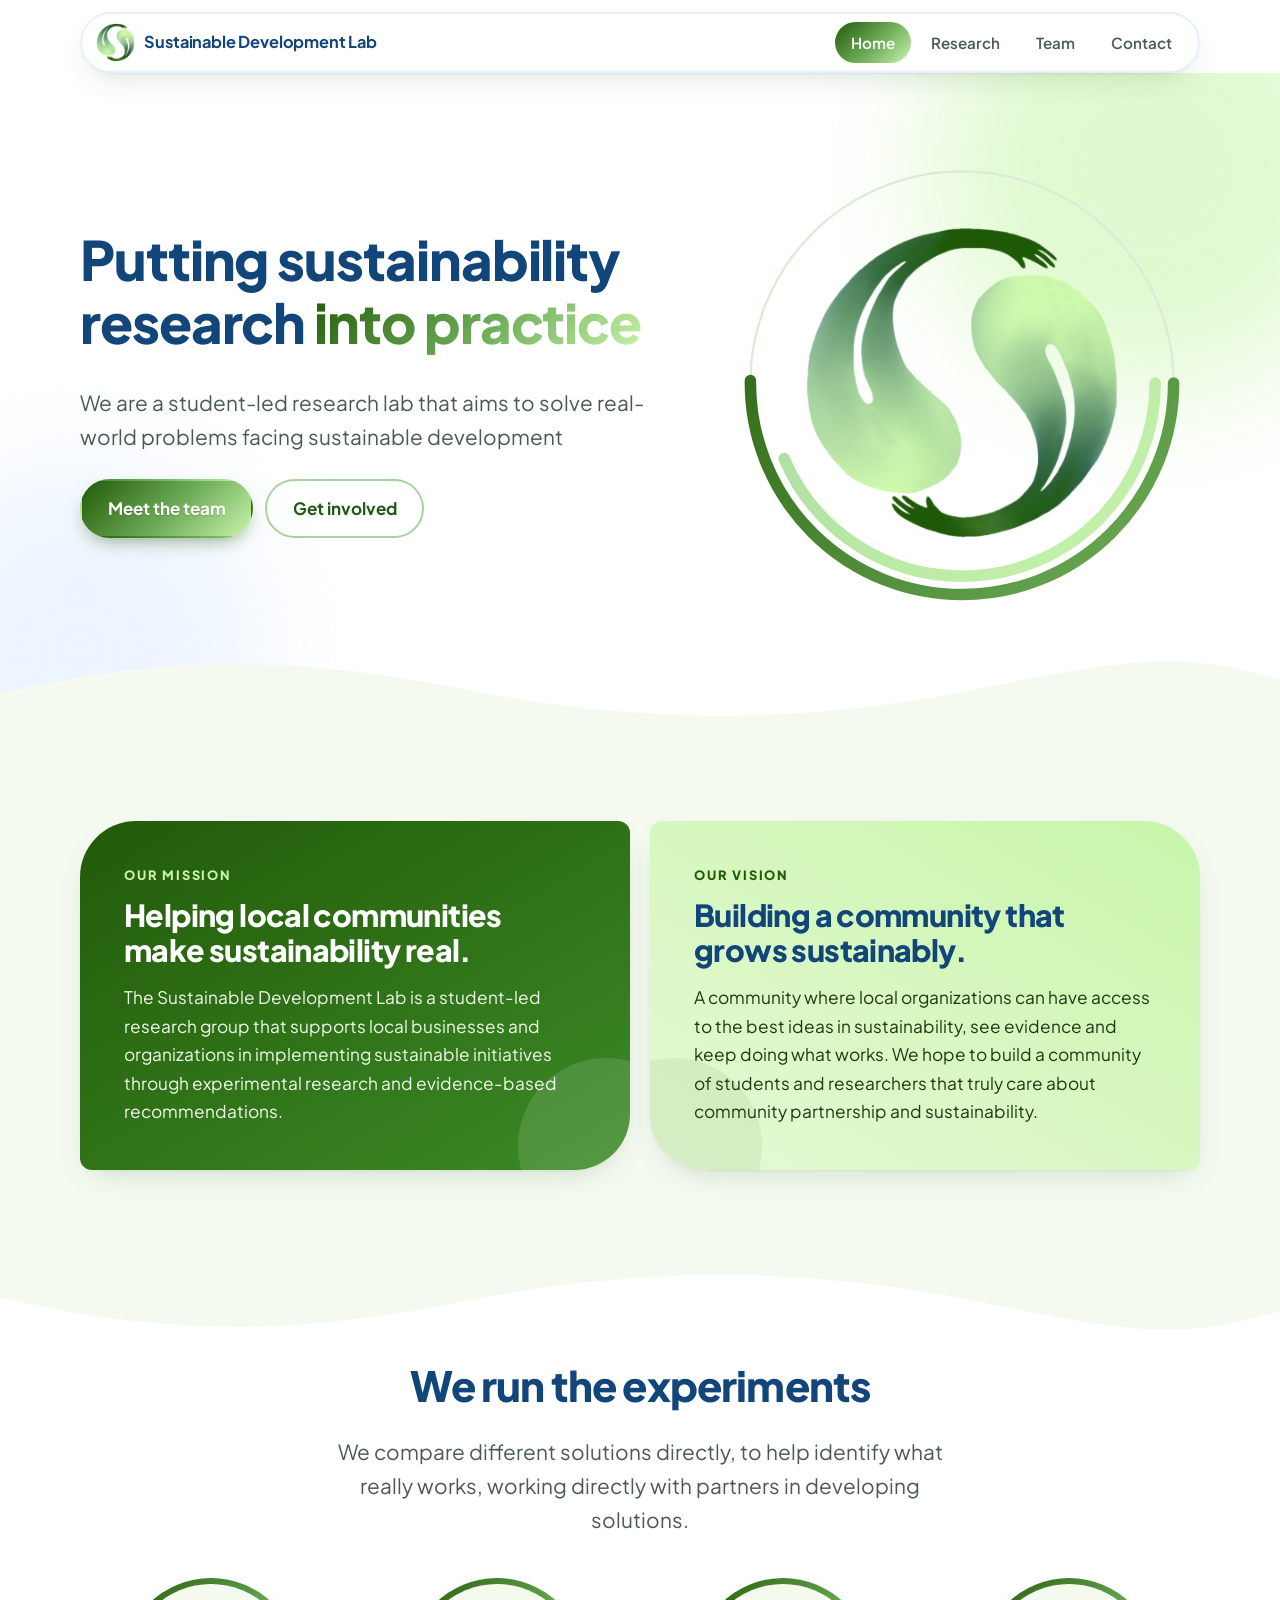
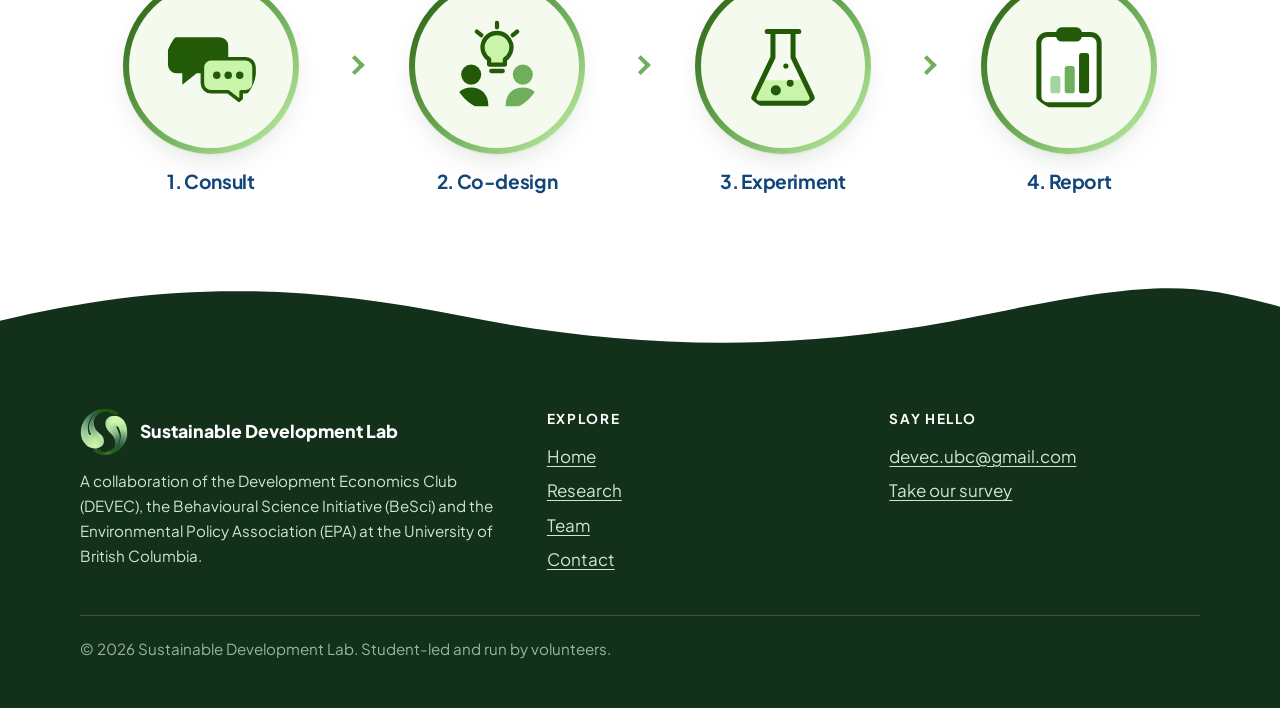
==== commit 180b2f8d: "Update Home copy, add four-step process, move research to its own page Co-Authored-By: Claude Sonnet" ====
--- a/index.html
+++ b/index.html
@@ -4,7 +4,7 @@
   <meta charset="utf-8">
   <meta name="viewport" content="width=device-width, initial-scale=1">
   <title>Sustainable Development Lab | DEVEC</title>
-  <meta name="description" content="The Sustainable Development Lab is a student-led research group at UBC that helps local organizations put sustainability into practice through experiments, evidence and pro bono consulting.">
+  <meta name="description" content="We are a student-led research lab that aims to solve real-world problems facing sustainable development.">
   <meta name="theme-color" content="#ffffff">
   <link rel="icon" type="image/png" href="assets/favicon.png">
   <link rel="preconnect" href="https://fonts.googleapis.com">
@@ -24,6 +24,7 @@
       <button class="nav-toggle" type="button" aria-expanded="false" aria-controls="nav-links">Menu</button>
       <nav id="nav-links" class="nav-links" aria-label="Main">
         <a href="index.html" aria-current="page">Home</a>
+        <a href="research.html">Research</a>
         <a href="team.html">Team</a>
         <a href="contact.html">Contact</a>
       </nav>
@@ -36,8 +37,8 @@
     <section class="hero">
       <div class="container hero-grid">
         <div>
-          <h1>Putting sustainability <span class="accent">into practice</span>, together.</h1>
-          <p class="lede">We help local businesses and organizations test what actually works, with student research, honest evidence and pro bono consulting.</p>
+          <h1>Putting sustainability research <span class="accent">into practice</span></h1>
+          <p class="lede">We are a student-led research lab that aims to solve real-world problems facing sustainable development</p>
           <div class="btn-row">
             <a class="btn btn--primary" href="team.html">Meet the team</a>
             <a class="btn btn--ghost" href="contact.html">Get involved</a>
@@ -69,90 +70,74 @@
         <div class="duo">
           <article class="leaf leaf--mission reveal">
             <span class="label">Our mission</span>
-            <h2>Help local organizations make sustainability real.</h2>
-            <p>The Sustainable Development Lab is a collaborative, student-led research group that supports local businesses and organizations in implementing sustainable initiatives through experimental research, evidence-based recommendations, and pro bono consulting.</p>
+            <h2>Helping local communities make sustainability real.</h2>
+            <p>The Sustainable Development Lab is a student-led research group that supports local businesses and organizations in implementing sustainable initiatives through experimental research and evidence-based recommendations.</p>
           </article>
           <article class="leaf leaf--vision reveal" id="vision">
             <span class="label">Our vision</span>
-            <h2>A community that learns what works, and keeps doing it.</h2>
-            <p>A community where every local organization, not only the largest ones, can try sustainable ideas, see the evidence, and keep what works. And a campus where undergraduates have a real path into research, community partnership and mentoring each other.</p>
+            <h2>Building a community that grows sustainably.</h2>
+            <p>A community where local organizations can have access to the best ideas in sustainability, see evidence and keep doing what works. We hope to build a community of students and researchers that truly care about community partnership and sustainability.</p>
           </article>
         </div>
       </div>
     </section>
 
-    <!-- THESIS -->
-    <section class="section" id="thesis">
-      <div class="container thesis-grid">
-        <div class="reveal">
-          <h2>Good intentions aren't enough. Small organizations need evidence.</h2>
-          <p class="thesis-quote">Large organizations can pilot something, measure it, and drop it if it fails. Independent businesses can't, so they often do nothing.</p>
-          <p class="muted">Most sustainability advice for small businesses is generic, and there is rarely evidence about whether a practice will work in <em>their</em> setting. Meanwhile, student sustainability research at UBC is fragmented and often tied to accredited courses and on-campus partners, which leaves out many students and many community organizations.</p>
-        </div>
-        <ul class="points reveal">
-          <li>
-            <span class="dot" aria-hidden="true">1</span>
-            <div><h3>Advice is generic</h3><p>There's usually no proof a given practice works for a specific organization.</p></div>
-          </li>
-          <li>
-            <span class="dot" aria-hidden="true">2</span>
-            <div><h3>Few can afford to experiment</h3><p>Limited capital means trying, measuring and dropping ideas isn't an option.</p></div>
-          </li>
-          <li>
-            <span class="dot" aria-hidden="true">3</span>
-            <div><h3>Research is hard to reach</h3><p>Students and community partners outside existing programs often have no way in.</p></div>
-          </li>
-        </ul>
-      </div>
-    </section>
-
     <!-- SOLUTION -->
-    <section class="section section--alt" id="solution">
+    <section class="section" id="solution">
       <div class="container">
         <div class="section-head center reveal">
-          <h2>We run the experiment for them.</h2>
-          <p class="lede">We compare options directly, so limited budgets go toward what works rather than what sounds reasonable. Partners are co-designers, not research sites.</p>
+          <h2>We run the experiments</h2>
+          <p class="lede">We compare different solutions directly, to help identify what really works, working directly with partners in developing solutions.</p>
         </div>
 
-        <ol class="steps">
-          <li class="reveal"><h3>Consult</h3><p>We start by asking what problems the organization really has and what's feasible.</p></li>
-          <li class="reveal"><h3>Co-design</h3><p>We set the research question together, so the solution is one the partner helped build.</p></li>
-          <li class="reveal"><h3>Experiment</h3><p>We pilot and compare options, collecting real data over the program.</p></li>
-          <li class="reveal"><h3>Report</h3><p>Evidence-based recommendations, shared in plain language with partners and the public.</p></li>
-          <li class="reveal"><h3>Hand off</h3><p>Partners keep going after we leave, and our work is documented for the next team.</p></li>
+        <ol class="process">
+          <li class="reveal">
+            <div class="bubble">
+              <svg viewBox="0 0 64 64" aria-hidden="true">
+                <path d="M8 12h30a6 6 0 0 1 6 6v13a6 6 0 0 1-6 6H22l-10 8v-8H8a6 6 0 0 1-6-6V18a6 6 0 0 1 6-6z" fill="#225a08"/>
+                <path d="M32 27h24a6 6 0 0 1 6 6v11a6 6 0 0 1-6 6h-3v7l-9-7H32a6 6 0 0 1-6-6V33a6 6 0 0 1 6-6z" fill="#c8f5aa" stroke="#225a08" stroke-width="2.5" stroke-linejoin="round"/>
+                <g fill="#225a08"><circle cx="36" cy="38.5" r="2.6"/><circle cx="44" cy="38.5" r="2.6"/><circle cx="52" cy="38.5" r="2.6"/></g>
+              </svg>
+            </div>
+            <h3>1. Consult</h3>
+          </li>
+          <li class="reveal">
+            <div class="bubble">
+              <svg viewBox="0 0 64 64" aria-hidden="true">
+                <g stroke="#225a08" stroke-width="3" stroke-linecap="round" fill="none">
+                  <path d="M32 2v3M18 8l3 2.500M46 8l-3 2.500"/>
+                </g>
+                <path d="M32 9a10 10 0 0 0-5.500 18.400V31h11v-3.600A10 10 0 0 0 32 9z" fill="#c8f5aa" stroke="#225a08" stroke-width="3" stroke-linejoin="round"/>
+                <path d="M28 35.500h8" stroke="#225a08" stroke-width="3" stroke-linecap="round"/>
+                <g fill="#225a08"><circle cx="14" cy="38" r="7"/><path d="M2 60c0-8.500 5-13 12-13s12 4.500 12 13z"/></g>
+                <g fill="#6fae5a"><circle cx="50" cy="38" r="7"/><path d="M38 60c0-8.500 5-13 12-13s12 4.500 12 13z"/></g>
+              </svg>
+            </div>
+            <h3>2. Co-design</h3>
+          </li>
+          <li class="reveal">
+            <div class="bubble">
+              <svg viewBox="0 0 64 64" aria-hidden="true">
+                <path d="M18.500 42h27l6.2 10.400A3.600 3.600 0 0 1 48.600 58H15.400a3.600 3.600 0 0 1-3.100-5.600z" fill="#c8f5aa"/>
+                <path d="M25 8v18L12.300 52.400A3.600 3.600 0 0 0 15.400 58h33.200a3.600 3.600 0 0 0 3.100-5.600L39 26V8M21 8h22" fill="none" stroke="#225a08" stroke-width="3.5" stroke-linecap="round" stroke-linejoin="round"/>
+                <g fill="#225a08"><circle cx="27" cy="49" r="3.5"/><circle cx="37" cy="44" r="2.4"/><circle cx="34" cy="32" r="1.8"/></g>
+              </svg>
+            </div>
+            <h3>3. Experiment</h3>
+          </li>
+          <li class="reveal">
+            <div class="bubble">
+              <svg viewBox="0 0 64 64" aria-hidden="true">
+                <rect x="11" y="10" width="42" height="49" rx="6" fill="#ffffff" stroke="#225a08" stroke-width="3.5"/>
+                <rect x="23" y="5" width="18" height="10" rx="4" fill="#225a08"/>
+                <rect x="19" y="39" width="7" height="12" rx="2" fill="#a4d4a0"/>
+                <rect x="29" y="32" width="7" height="19" rx="2" fill="#6fae5a"/>
+                <rect x="39" y="23" width="7" height="28" rx="2" fill="#225a08"/>
+              </svg>
+            </div>
+            <h3>4. Report</h3>
+          </li>
         </ol>
-
-        <div class="feature reveal">
-          <div>
-            <h2 style="font-size:clamp(1.5rem,3vw,2.1rem)">Exploring a circular economy for sports equipment in B.C.</h2>
-            <p>Our DEVEC Circular Economy cluster is looking at a simple problem: cost is the most commonly reported barrier to youth sport in Canada, and B.C. has no central hub for equipment donations. Meanwhile, surplus gear sits unused. We're exploring whether a connected system could cut waste <em>and</em> open sport up to more kids.</p>
-            <ul class="feature-list">
-              <li>Map who already collects, refurbishes and donates equipment</li>
-              <li>Measure supply, demand and where the friction is</li>
-              <li>Pilot a connection between donors and recipients</li>
-            </ul>
-          </div>
-
-          <div class="loop" role="img" aria-label="Loop diagram: supply, sorting, refurbishment, storage, transport, demand, and back to supply">
-            <svg viewBox="0 0 100 100" fill="none" aria-hidden="true">
-              <circle cx="50" cy="50" r="35" stroke="var(--line)" stroke-width="3"/>
-              <circle class="flow" cx="50" cy="50" r="35" stroke="var(--leaf)" stroke-width="0.9" stroke-linecap="round" stroke-dasharray="1.6 2.4"/>
-            </svg>
-            <img class="center-logo" src="assets/logo.png" alt="" width="120" height="120">
-            <span class="node supply" style="left:50%;top:15%">Supply</span>
-            <span class="node" style="left:80.3%;top:32.5%">Sorting</span>
-            <span class="node" style="left:80.3%;top:67.5%">Refurbishment</span>
-            <span class="node" style="left:50%;top:85%">Storage</span>
-            <span class="node" style="left:19.7%;top:67.5%">Transport</span>
-            <span class="node demand" style="left:19.7%;top:32.5%">Demand</span>
-          </div>
-        </div>
-
-        <div class="clusters reveal" aria-label="The three SDL research clusters">
-          <div class="cluster cluster--us"><span class="by">DEVEC</span><h3>Circular Economy</h3></div>
-          <div class="cluster"><span class="by">BeSci</span><h3>Choice &amp; Consumption</h3></div>
-          <div class="cluster"><span class="by">EPA</span><h3>Emissions &amp; Climate</h3></div>
-        </div>
       </div>
     </section>
 
@@ -169,6 +154,7 @@
           <h4>Explore</h4>
           <ul>
             <li><a href="index.html">Home</a></li>
+            <li><a href="research.html">Research</a></li>
             <li><a href="team.html">Team</a></li>
             <li><a href="contact.html">Contact</a></li>
           </ul>
--- a/css/style.css
+++ b/css/style.css
@@ -126,6 +126,7 @@
 .hero::before { width: 28rem; height: 28rem; background: var(--mint); opacity: 0.55; top: -8rem; right: -6rem; }
 .hero::after { width: 22rem; height: 22rem; background: var(--sky); opacity: 0.7; bottom: -6rem; left: -6rem; }
 .hero-grid { position: relative; z-index: 1; display: grid; grid-template-columns: 1.1fr 0.9fr; gap: clamp(1.5rem, 5vw, 4rem); align-items: center; }
+.hero h1 { font-size: clamp(2.2rem, 4.4vw, 3.4rem); }
 .hero h1 .accent { background: var(--grad); -webkit-background-clip: text; background-clip: text; color: transparent; }
 .hero-art { position: relative; aspect-ratio: 1; width: min(100%, 460px); margin-inline: auto; }
 .hero-art .logo { position: absolute; inset: 15%; width: 70%; height: 70%; }
@@ -170,52 +171,38 @@
 .leaf--vision::after { background: rgba(34, 90, 8, 0.07); left: -4rem; right: auto; }
 @media (max-width: 760px) { .duo { grid-template-columns: 1fr; } }
 
-/* ---------- thesis ---------- */
-.thesis-grid { display: grid; grid-template-columns: 1.1fr 0.9fr; gap: clamp(1.5rem, 4vw, 3.5rem); align-items: start; }
-.thesis-quote { font-size: clamp(1.25rem, 2.4vw, 1.6rem); line-height: 1.45; font-weight: 600; color: var(--ink); border-left: 5px solid; border-image: var(--grad) 1; padding-left: 1.25rem; margin: 0 0 1.5rem; }
-.points { display: grid; gap: 0.9rem; padding: 0; margin: 0; list-style: none; }
-.points li { display: grid; grid-template-columns: auto 1fr; gap: 1rem; align-items: start; background: var(--surface); border: 1px solid var(--line); border-radius: var(--radius); padding: 1.1rem 1.25rem; box-shadow: var(--shadow); }
-.points .dot { width: 2.6rem; height: 2.6rem; border-radius: 50%; background: var(--grad); color: #fff; display: grid; place-items: center; font-weight: 800; }
-.points h3 { font-size: 1.05rem; margin-bottom: 0.2em; }
-.points p { margin: 0; font-size: 0.97rem; color: var(--ink-soft); }
-@media (max-width: 860px) { .thesis-grid { grid-template-columns: 1fr; } }
-
-/* ---------- solution: method steps ---------- */
-.steps { display: grid; grid-template-columns: repeat(5, 1fr); gap: 1rem; padding: 0; margin: 0 0 3.5rem; list-style: none; counter-reset: step; }
-.steps li { position: relative; background: var(--surface); border: 1px solid var(--line); border-radius: var(--radius); padding: 1.4rem 1.1rem 1.2rem; box-shadow: var(--shadow); counter-increment: step; }
-.steps li::before { content: counter(step); display: grid; place-items: center; width: 2.4rem; height: 2.4rem; border-radius: 50%; background: var(--grad); color: #fff; font-weight: 800; margin-bottom: 0.8rem; }
-.steps li:nth-child(even) { transform: translateY(1rem); }
-.steps h3 { font-size: 1.05rem; margin-bottom: 0.3em; }
-.steps p { margin: 0; font-size: 0.93rem; color: var(--ink-soft); line-height: 1.5; }
-@media (max-width: 960px) { .steps { grid-template-columns: 1fr 1fr; } .steps li:nth-child(even) { transform: none; } }
-@media (max-width: 540px) { .steps { grid-template-columns: 1fr; } }
-
-/* ---------- solution: circular-economy loop ---------- */
-.feature { display: grid; grid-template-columns: 1fr 1fr; gap: clamp(1.5rem, 4vw, 3.5rem); align-items: center; background: var(--grad-soft); border: 1px solid var(--line); border-radius: 2.5rem; padding: clamp(1.5rem, 4vw, 3rem); }
-.feature-list { margin: 0 0 1rem; padding-left: 1.2rem; color: var(--ink-soft); }
-.feature-list li { margin-bottom: 0.35rem; }
-.loop { position: relative; aspect-ratio: 1; width: min(100%, 440px); margin-inline: auto; }
-.loop svg { position: absolute; inset: 0; width: 100%; height: 100%; }
-.loop .flow { animation: flow 3s linear infinite; }
-.loop .center-logo { position: absolute; inset: 36%; width: 28%; height: 28%; }
-.loop .node {
-  position: absolute; transform: translate(-50%, -50%);
-  background: var(--surface); border: 2px solid var(--sage); color: var(--heading);
-  font-weight: 700; font-size: clamp(0.7rem, 2.3vw, 0.9rem); padding: 0.4rem 0.85rem; border-radius: 999px;
-  box-shadow: var(--shadow); white-space: nowrap;
-}
-.loop .node.supply, .loop .node.demand { background: var(--forest); border-color: var(--forest); color: #fff; }
-@keyframes flow { to { stroke-dashoffset: -4; } }
-@media (max-width: 860px) { .feature { grid-template-columns: 1fr; border-radius: 2rem; } }
-
-.clusters { display: grid; grid-template-columns: repeat(3, 1fr); gap: 1rem; margin-top: 3rem; }
-.cluster { background: var(--surface); border: 1px solid var(--line); border-radius: var(--radius); padding: 1.2rem 1.4rem; }
-.cluster .by { font-size: 0.78rem; font-weight: 800; letter-spacing: 0.12em; text-transform: uppercase; color: var(--accent-text); }
-.cluster h3 { margin: 0.2em 0 0; font-size: 1.1rem; }
-.cluster--us { background: var(--grad); border-color: transparent; }
-.cluster--us .by, .cluster--us h3 { color: #fff; }
-.cluster--us .by { opacity: 0.85; }
-@media (max-width: 720px) { .clusters { grid-template-columns: 1fr; } }
+/* ---------- home: four-step process bubbles ---------- */
+.process { display: grid; grid-template-columns: repeat(4, 1fr); gap: 2.5rem 1.5rem; padding: 0; margin: 0; list-style: none; }
+.process li { position: relative; text-align: center; }
+.bubble { width: min(100%, 11rem); aspect-ratio: 1; margin: 0 auto 1rem; border-radius: 50%; padding: 6px; background: var(--grad); box-shadow: var(--shadow); }
+.bubble svg { width: 100%; height: 100%; padding: 22%; border-radius: 50%; background: #f4fbee; }
+.process h3 { margin: 0; font-size: 1.2rem; }
+/* arrow pointing to the next step, centred in the space between two bubbles */
+.process li:not(:last-child)::after {
+  content: ""; position: absolute; top: calc(min(100%, 11rem) / 2 - 0.5rem); right: -1.25rem;
+  width: 0.85rem; height: 0.85rem; border-top: 4px solid var(--leaf); border-right: 4px solid var(--leaf);
+  transform: rotate(45deg);
+}
+@media (max-width: 760px) {
+  .process { grid-template-columns: 1fr 1fr; }
+  .process li::after { display: none; }
+}
+
+/* ---------- research: question and cycle ---------- */
+.research-title { font-size: clamp(2rem, 4.6vw, 3.1rem); max-width: 22ch; margin-inline: auto; }
+.question { max-width: 46rem; margin: 0 auto 3rem; text-align: center; font-size: clamp(1.1rem, 2vw, 1.3rem); }
+.question p:last-child { margin-bottom: 0; }
+.cycle { width: min(100%, 46rem, max(22rem, 100vh - 7rem)); margin-inline: auto; scroll-margin-top: 5.5rem; }
+.cycle svg { width: 100%; height: auto; overflow: visible; }
+.arc-track { fill: none; stroke: var(--line); stroke-width: 12; stroke-linecap: round; }
+.arc-flow { fill: none; stroke: var(--forest-2); stroke-width: 8; stroke-linecap: round; stroke-dasharray: 14 18; animation: arc-flow 0.9s linear infinite; }
+.arc-head { fill: var(--forest-2); animation: arc-pulse 2.1s ease-in-out infinite; }
+.cnode circle { fill: #f4fbee; stroke: var(--sage); stroke-width: 7; }
+.cnode text { fill: var(--navy); font-weight: 700; font-size: 32px; text-anchor: middle; }
+.cnode--school circle { fill: var(--forest); stroke: var(--forest); }
+.cnode--school text { fill: #ffffff; }
+@keyframes arc-flow { to { stroke-dashoffset: -32; } }
+@keyframes arc-pulse { 0%, 60%, 100% { opacity: 0.55; } 30% { opacity: 1; } }
 
 /* ---------- team ---------- */
 .page-hero { padding: clamp(2.5rem, 6vw, 4.5rem) 0 clamp(2rem, 5vw, 3.5rem); text-align: center; position: relative; overflow: hidden; }
@@ -279,8 +266,6 @@
 /* ---------- scroll reveal ---------- */
 .js .reveal { opacity: 0; transform: translateY(18px); transition: opacity 0.7s ease, transform 0.7s ease; }
 .js .reveal.is-in { opacity: 1; transform: none; }
-.js .steps li.reveal.is-in:nth-child(even) { transform: translateY(1rem); }
-@media (max-width: 960px) { .js .steps li.reveal.is-in:nth-child(even) { transform: none; } }
 
 @media (prefers-reduced-motion: reduce) {
   html { scroll-behavior: auto; }
